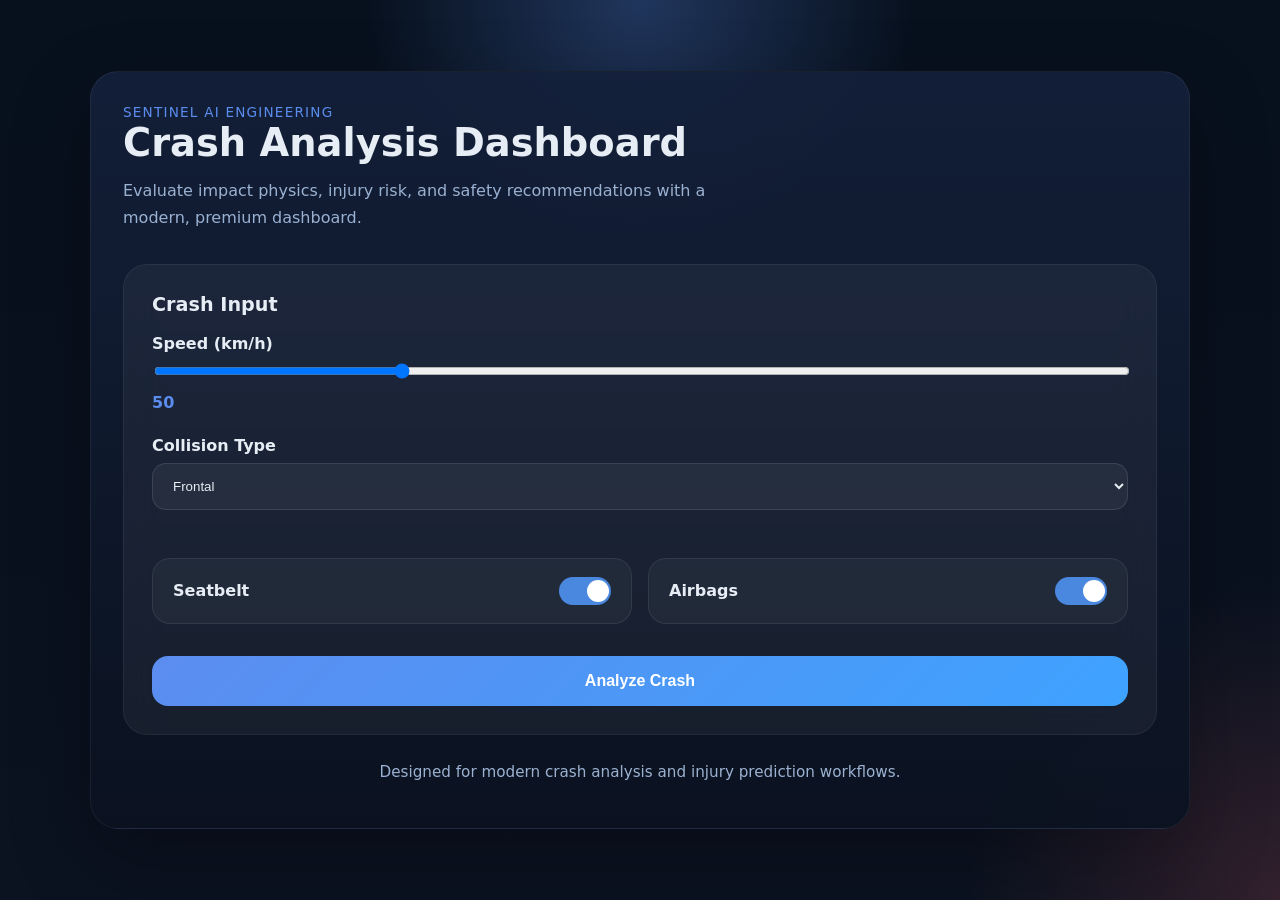
==== templates/index.html @ 330c900b "improved form UX and injury display clarity - injury severity subheadings now color-coded (red/yello" ====
<!DOCTYPE html>
<html lang="en">
<head>
  <meta charset="UTF-8" />
  <meta name="viewport" content="width=device-width, initial-scale=1.0" />
  <title>Crash Analysis Dashboard</title>
  <link rel="stylesheet" href="/static/style.css" />
</head>
<body>
  <div class="page-shell">
    <div class="dashboard-panel">
      <header class="panel-header">
        <div>
          <p class="eyebrow">Sentinel AI Engineering</p>
          <h1>Crash Analysis Dashboard</h1>
          <p class="description">Evaluate impact physics, injury risk, and safety recommendations with a modern, premium dashboard.</p>
        </div>
      </header>

      <section class="form-card">
        <h2>Crash Input</h2>
        <form id="analysis-form">
          <label>Speed (km/h)</label>
          <div class="slider-row">
            <input type="range" id="speed" name="speed" min="0" max="200" value="50" />
            <span id="speed-value">50</span>
          </div>

          <label>Collision Type</label>
          <select name="collision" id="collision">
            <option value="frontal">Frontal</option>
            <option value="rear">Rear</option>
            <option value="side">Side</option>
            <option value="rollover">Rollover</option>
          </select>

          <div class="toggle-grid">
            <label class="toggle-label">
              <span>Seatbelt</span>
              <input type="checkbox" id="seatbelt" name="seatbelt" checked />
              <span class="slider"></span>
            </label>

            <label class="toggle-label">
              <span>Airbags</span>
              <input type="checkbox" id="airbags" name="airbags" checked />
              <span class="slider"></span>
            </label>
          </div>

          <button type="submit" class="primary-button" id="submit-btn">Analyze Crash</button>
          <p id="error-msg" class="error-msg" hidden></p>
        </form>
      </section>

      <section class="results-card" id="results-card" hidden>
        <div class="result-header">
          <div>
            <p class="label">Risk Level</p>
            <span id="risk-level" class="risk-badge">Medium</span>
          </div>
          <div class="metric-group">
            <div class="metric-card">
              <span>Impact Force</span>
              <strong id="impact-force">0 kN</strong>
            </div>
            <div class="metric-card">
              <span>Impact Energy</span>
              <strong id="impact-energy">0 kJ</strong>
            </div>
          </div>
        </div>

        <div class="section-block">
          <h3>Injury Scenarios</h3>
          <div class="injury-grid">
            <div>
              <p class="subheading subheading-severe">Severe</p>
              <ul id="severe-list"></ul>
            </div>
            <div>
              <p class="subheading subheading-moderate">Moderate</p>
              <ul id="moderate-list"></ul>
            </div>
            <div>
              <p class="subheading subheading-minor">Minor</p>
              <ul id="minor-list"></ul>
            </div>
          </div>
        </div>

        <div class="section-block">
          <h3>Safety Suggestions</h3>
          <ul id="suggestions-list" class="suggestions-list"></ul>
        </div>
      </section>

      <div class="page-footer">
        <p>Designed for modern crash analysis and injury prediction workflows.</p>
      </div>
    </div>
  </div>

  <script>
    const form = document.getElementById('analysis-form');
    const submitBtn = document.getElementById('submit-btn');
    const errorMsg = document.getElementById('error-msg');
    const speedTrack = document.getElementById('speed');
    const speedValue = document.getElementById('speed-value');
    const resultsCard = document.getElementById('results-card');
    const riskLevel = document.getElementById('risk-level');
    const impactForce = document.getElementById('impact-force');
    const impactEnergy = document.getElementById('impact-energy');
    const severeList = document.getElementById('severe-list');
    const moderateList = document.getElementById('moderate-list');
    const minorList = document.getElementById('minor-list');
    const suggestionsList = document.getElementById('suggestions-list');

    speedTrack.addEventListener('input', () => {
      speedValue.textContent = speedTrack.value;
    });

    function showError(msg) {
      errorMsg.textContent = msg;
      errorMsg.hidden = false;
    }

    function clearError() {
      errorMsg.hidden = true;
      errorMsg.textContent = '';
    }

    const fillList = (element, items) => {
      element.innerHTML = items.length
        ? items.map(item => `<li>${item}</li>`).join('')
        : '<li class="empty">None</li>';
    };

    form.addEventListener('submit', async event => {
      event.preventDefault();
      clearError();
      submitBtn.disabled = true;
      submitBtn.textContent = 'Analyzing...';

      const formData = new FormData(form);
      const payload = new URLSearchParams();
      payload.append('speed', formData.get('speed'));
      payload.append('collision', formData.get('collision'));
      payload.append('seatbelt', formData.get('seatbelt') ? 'true' : 'false');
      payload.append('airbags', formData.get('airbags') ? 'true' : 'false');

      try {
        const response = await fetch('/analyze', { method: 'POST', body: payload });
        const result = await response.json();

        if (!result.success) {
          showError(result.error || 'Unable to analyze crash.');
          return;
        }

        const data = result.data;
        resultsCard.hidden = false;
        riskLevel.textContent = data.summary.risk_level;
        riskLevel.className = `risk-badge risk-${data.summary.risk_level.toLowerCase()}`;
        impactForce.textContent = `${data.summary.impact_force_kN} kN`;
        impactEnergy.textContent = `${data.summary.impact_energy_kJ} kJ`;

        fillList(severeList, data.injuries.Severe || []);
        fillList(moderateList, data.injuries.Moderate || []);
        fillList(minorList, data.injuries.Minor || []);
        fillList(suggestionsList, data.safety_suggestions || []);

        resultsCard.scrollIntoView({ behavior: 'smooth', block: 'start' });
      } catch {
        showError('Network error. Is the server running?');
      } finally {
        submitBtn.disabled = false;
        submitBtn.textContent = 'Analyze Crash';
      }
    });
  </script>
</body>
</html>
---- static/style.css ----
:root {
  --bg: #0b1220;
  --panel: rgba(18, 28, 46, 0.95);
  --panel-soft: rgba(255, 255, 255, 0.05);
  --text: #e7edf4;
  --muted: #9bb1d1;
  --accent: #5b8def;
  --success: #35b679;
  --warning: #f0b659;
  --danger: #e45f68;
  --border: rgba(255, 255, 255, 0.06);
  --shadow: 0 30px 80px rgba(0, 0, 0, 0.25);
}

* {
  box-sizing: border-box;
}

body {
  margin: 0;
  min-height: 100vh;
  font-family: Inter, system-ui, -apple-system, BlinkMacSystemFont, "Segoe UI", sans-serif;
  background: radial-gradient(circle at top, rgba(91, 141, 239, 0.3), transparent 25%),
    radial-gradient(circle at bottom right, rgba(228, 95, 104, 0.18), transparent 20%),
    linear-gradient(180deg, #07101d 0%, #0b1220 100%);
  color: var(--text);
}

.page-shell {
  min-height: 100vh;
  display: flex;
  align-items: center;
  justify-content: center;
  padding: 40px 20px;
}

.dashboard-panel {
  width: min(1100px, 100%);
  padding: 32px;
  border-radius: 28px;
  background: linear-gradient(180deg, rgba(20, 32, 58, 0.92), rgba(11, 18, 32, 0.95));
  box-shadow: var(--shadow);
  border: 1px solid rgba(255, 255, 255, 0.06);
}

.panel-header {
  display: grid;
  gap: 16px;
  margin-bottom: 32px;
}

.eyebrow {
  margin: 0;
  text-transform: uppercase;
  letter-spacing: 1.2px;
  color: var(--accent);
  font-size: 0.85rem;
}

h1 {
  margin: 0;
  font-size: clamp(2rem, 3vw, 3rem);
}

.description {
  margin: 12px 0 0;
  color: var(--muted);
  max-width: 620px;
  line-height: 1.7;
}

.form-card,
.results-card {
  background: rgba(255, 255, 255, 0.05);
  border: 1px solid var(--border);
  backdrop-filter: blur(18px);
  padding: 28px;
  border-radius: 24px;
  margin-top: 24px;
}

.form-card h2,
.results-card h3 {
  margin: 0 0 18px;
  font-size: 1.2rem;
}

label {
  display: block;
  margin-bottom: 8px;
  font-weight: 600;
  color: var(--text);
}

.slider-row {
  display: grid;
  gap: 12px;
  margin-bottom: 24px;
}

input[type="range"] {
  width: 100%;
}

#speed-value {
  color: var(--accent);
  font-weight: 700;
}

select,
input[type="range"] {
  width: 100%;
}

select {
  border-radius: 14px;
  padding: 14px 16px;
  border: 1px solid rgba(255, 255, 255, 0.1);
  background: rgba(255, 255, 255, 0.05);
  color: var(--text);
  margin-bottom: 24px;
}

.toggle-grid {
  display: grid;
  gap: 16px;
  margin: 24px 0;
  grid-template-columns: repeat(2, minmax(0, 1fr));
}

.toggle-label {
  display: flex;
  align-items: center;
  justify-content: space-between;
  padding: 18px 20px;
  border-radius: 18px;
  background: rgba(255,255,255,0.04);
  border: 1px solid rgba(255,255,255,0.08);
}

.toggle-label span {
  color: var(--text);
}

.toggle-label input {
  appearance: none;
  width: 0;
  height: 0;
  position: absolute;
  opacity: 0;
}

.toggle-label .slider {
  position: relative;
  width: 52px;
  height: 28px;
  border-radius: 999px;
  background: rgba(255, 255, 255, 0.12);
  transition: background 0.25s ease;
}

.toggle-label .slider::after {
  content: "";
  position: absolute;
  width: 22px;
  height: 22px;
  left: 4px;
  top: 3px;
  border-radius: 50%;
  background: white;
  transition: transform 0.25s ease;
}

.toggle-label input:checked + .slider {
  background: rgba(83, 153, 253, 0.85);
}

.toggle-label input:checked + .slider::after {
  transform: translateX(24px);
}

.primary-button {
  width: 100%;
  padding: 16px 18px;
  border: none;
  border-radius: 16px;
  background: linear-gradient(135deg, #5b8def, #3fa2ff);
  color: white;
  font-size: 1rem;
  font-weight: 700;
  cursor: pointer;
  transition: transform 0.2s ease, box-shadow 0.2s ease;
}

.primary-button:hover {
  transform: translateY(-1px);
  box-shadow: 0 18px 30px rgba(91, 141, 239, 0.25);
}

.result-header {
  display: flex;
  align-items: flex-start;
  justify-content: space-between;
  gap: 24px;
  flex-wrap: wrap;
}

.label {
  margin: 0 0 8px;
  color: var(--muted);
}

.risk-badge {
  display: inline-flex;
  align-items: center;
  justify-content: center;
  min-width: 110px;
  padding: 14px 18px;
  border-radius: 999px;
  color: white;
  font-weight: 700;
  letter-spacing: 0.02em;
}

.risk-low { background: #35b679; }
.risk-medium { background: #f0b659; }
.risk-high { background: #e45f68; }

.metric-group {
  display: grid;
  gap: 16px;
  grid-template-columns: repeat(2, minmax(0, 1fr));
  width: min(420px, 100%);
}

.metric-card {
  padding: 18px 20px;
  border-radius: 18px;
  background: rgba(255, 255, 255, 0.05);
  border: 1px solid rgba(255, 255, 255, 0.08);
}

.metric-card span {
  display: block;
  color: var(--muted);
  margin-bottom: 10px;
}

.metric-card strong {
  font-size: 1.2rem;
}

.section-block {
  margin-top: 24px;
}

.injury-grid {
  display: grid;
  gap: 18px;
  grid-template-columns: repeat(3, minmax(0, 1fr));
}

.subheading {
  margin: 0 0 8px;
  font-size: 0.85rem;
  font-weight: 700;
  text-transform: uppercase;
  letter-spacing: 0.08em;
}

.subheading-severe { color: var(--danger); }
.subheading-moderate { color: var(--warning); }
.subheading-minor { color: var(--success); }

ul {
  list-style: none;
  padding: 0;
  margin: 0;
}

ul li {
  margin-bottom: 10px;
  padding: 12px 14px;
  border-radius: 14px;
  background: rgba(255, 255, 255, 0.05);
  border: 1px solid rgba(255, 255, 255, 0.08);
}

ul li.empty {
  color: var(--muted);
}

.suggestions-list li {
  position: relative;
  padding-left: 24px;
}

.suggestions-list li::before {
  content: "\2022";
  position: absolute;
  left: 8px;
  top: 50%;
  transform: translateY(-50%);
  color: var(--accent);
}

.error-msg {
  margin-top: 12px;
  padding: 12px 16px;
  border-radius: 12px;
  background: rgba(228, 95, 104, 0.12);
  border: 1px solid rgba(228, 95, 104, 0.3);
  color: var(--danger);
  font-size: 0.9rem;
}

.primary-button:disabled {
  opacity: 0.6;
  cursor: not-allowed;
  transform: none;
}

.page-footer {
  margin-top: 28px;
  color: var(--muted);
  font-size: 0.95rem;
  text-align: center;
}

@media (max-width: 840px) {
  .dashboard-panel {
    padding: 24px;
  }

  .injury-grid {
    grid-template-columns: 1fr;
  }
}
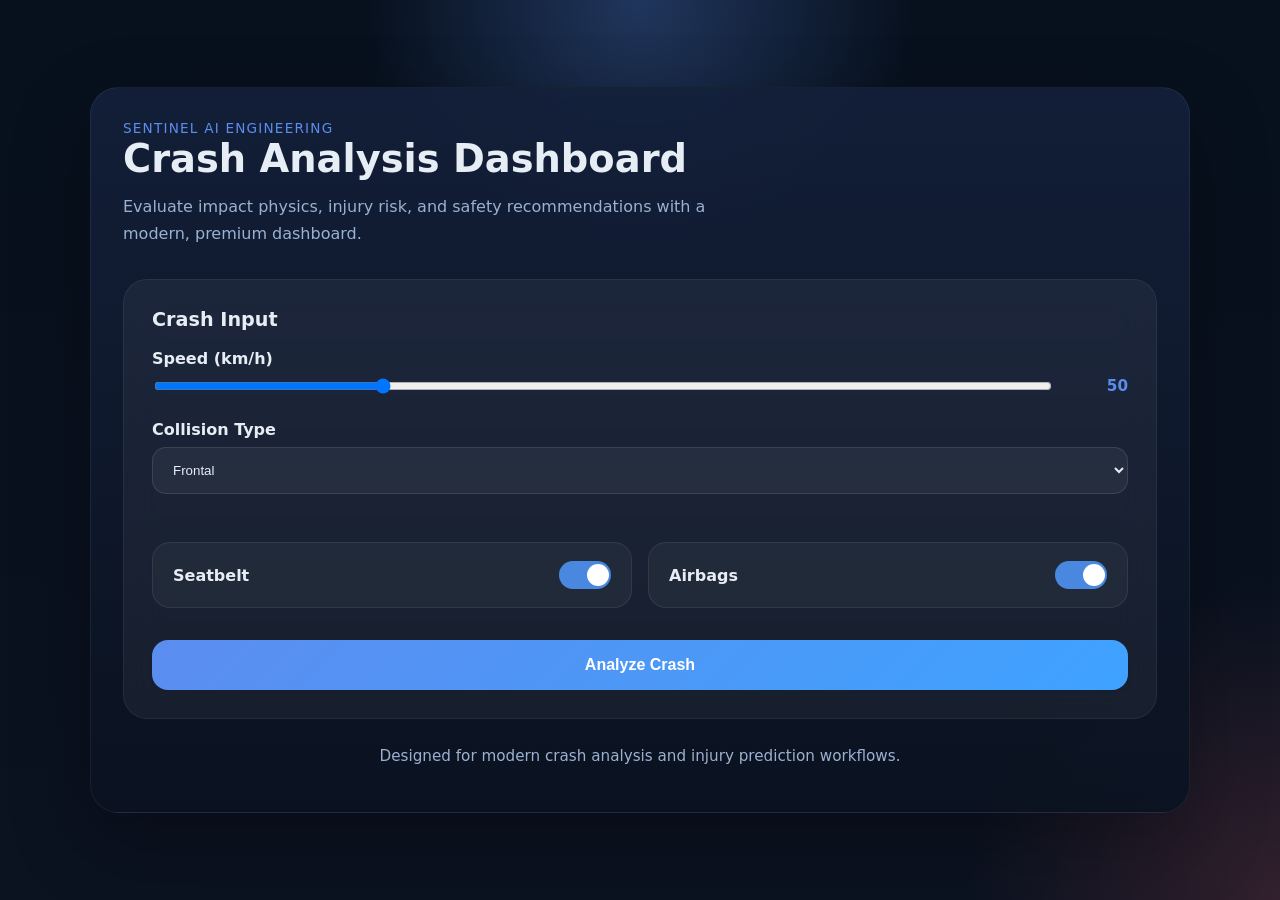
==== commit b9852eb5: "UI improve" ====
--- a/templates/index.html
+++ b/templates/index.html
@@ -20,13 +20,13 @@
       <section class="form-card">
         <h2>Crash Input</h2>
         <form id="analysis-form">
-          <label>Speed (km/h)</label>
+          <label for="speed">Speed (km/h)</label>
           <div class="slider-row">
             <input type="range" id="speed" name="speed" min="0" max="200" value="50" />
             <span id="speed-value">50</span>
           </div>
 
-          <label>Collision Type</label>
+          <label for="collision">Collision Type</label>
           <select name="collision" id="collision">
             <option value="frontal">Frontal</option>
             <option value="rear">Rear</option>
@@ -74,15 +74,15 @@
         <div class="section-block">
           <h3>Injury Scenarios</h3>
           <div class="injury-grid">
-            <div>
+            <div class="injury-col injury-col-severe">
               <p class="subheading subheading-severe">Severe</p>
               <ul id="severe-list"></ul>
             </div>
-            <div>
+            <div class="injury-col injury-col-moderate">
               <p class="subheading subheading-moderate">Moderate</p>
               <ul id="moderate-list"></ul>
             </div>
-            <div>
+            <div class="injury-col injury-col-minor">
               <p class="subheading subheading-minor">Minor</p>
               <ul id="minor-list"></ul>
             </div>
--- a/static/style.css
+++ b/static/style.css
@@ -93,9 +93,14 @@
 }
 
 .slider-row {
-  display: grid;
-  gap: 12px;
+  display: flex;
+  align-items: center;
+  gap: 14px;
   margin-bottom: 24px;
+}
+
+.slider-row input[type="range"] {
+  flex: 1;
 }
 
 input[type="range"] {
@@ -105,6 +110,9 @@
 #speed-value {
   color: var(--accent);
   font-weight: 700;
+  min-width: 60px;
+  text-align: right;
+  font-size: 0.95rem;
 }
 
 select,
@@ -260,6 +268,18 @@
   grid-template-columns: repeat(3, minmax(0, 1fr));
 }
 
+.injury-col {
+  padding: 16px;
+  border-radius: 16px;
+  background: rgba(255, 255, 255, 0.03);
+  border: 1px solid rgba(255, 255, 255, 0.06);
+  border-left-width: 3px;
+}
+
+.injury-col-severe  { border-left-color: var(--danger); }
+.injury-col-moderate { border-left-color: var(--warning); }
+.injury-col-minor   { border-left-color: var(--success); }
+
 .subheading {
   margin: 0 0 8px;
   font-size: 0.85rem;
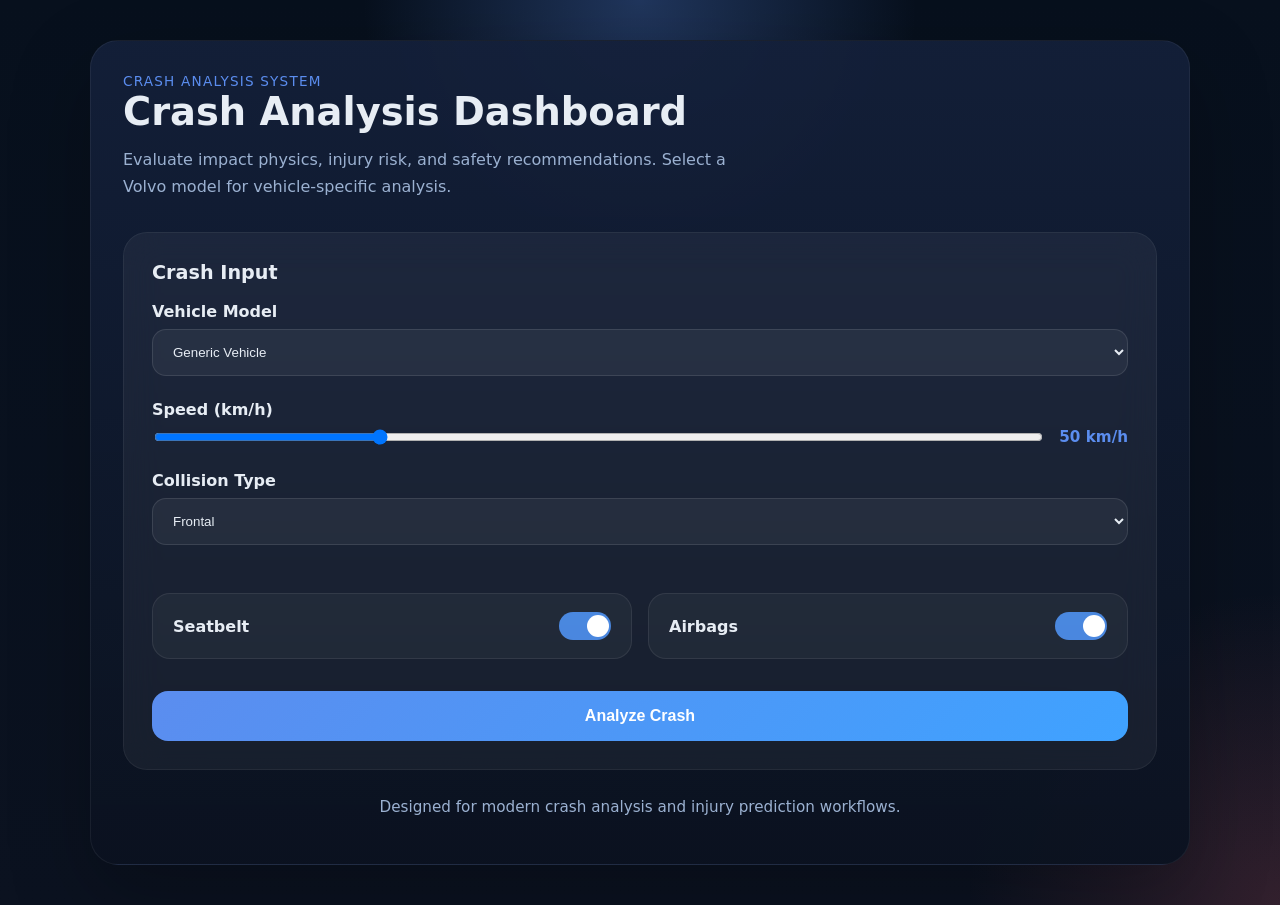
==== commit 2139f18b: "added Volvo vehicle selector with model-specific crash analysis - vehicle_data.py: specs for XC90, X" ====
--- a/templates/index.html
+++ b/templates/index.html
@@ -11,19 +11,50 @@
     <div class="dashboard-panel">
       <header class="panel-header">
         <div>
-          <p class="eyebrow">Sentinel AI Engineering</p>
+          <p class="eyebrow">Crash Analysis System</p>
           <h1>Crash Analysis Dashboard</h1>
-          <p class="description">Evaluate impact physics, injury risk, and safety recommendations with a modern, premium dashboard.</p>
+          <p class="description">Evaluate impact physics, injury risk, and safety recommendations. Select a Volvo model for vehicle-specific analysis.</p>
         </div>
       </header>
 
       <section class="form-card">
         <h2>Crash Input</h2>
         <form id="analysis-form">
+
+          <label for="vehicle_model">Vehicle Model</label>
+          <select name="vehicle_model" id="vehicle_model">
+            <option value="">Generic Vehicle</option>
+            <optgroup label="Volvo">
+              <option value="XC90">Volvo XC90</option>
+              <option value="XC60">Volvo XC60</option>
+              <option value="XC40">Volvo XC40</option>
+              <option value="S90">Volvo S90</option>
+              <option value="S60">Volvo S60</option>
+              <option value="V60">Volvo V60</option>
+              <option value="EX90">Volvo EX90 (Electric)</option>
+              <option value="C40">Volvo C40</option>
+            </optgroup>
+          </select>
+
+          <div id="vehicle-info-card" class="vehicle-info-card" hidden>
+            <div class="vehicle-info-row">
+              <div class="vehicle-stat">
+                <span class="vehicle-stat-label">Mass</span>
+                <strong id="vi-mass">—</strong>
+              </div>
+              <div class="vehicle-stat">
+                <span class="vehicle-stat-label">NCAP</span>
+                <strong id="vi-ncap">—</strong>
+              </div>
+            </div>
+            <div class="vehicle-features-label">Safety Systems</div>
+            <ul id="vi-features" class="vehicle-features-list"></ul>
+          </div>
+
           <label for="speed">Speed (km/h)</label>
           <div class="slider-row">
             <input type="range" id="speed" name="speed" min="0" max="200" value="50" />
-            <span id="speed-value">50</span>
+            <span id="speed-value">50 km/h</span>
           </div>
 
           <label for="collision">Collision Type</label>
@@ -40,7 +71,6 @@
               <input type="checkbox" id="seatbelt" name="seatbelt" checked />
               <span class="slider"></span>
             </label>
-
             <label class="toggle-label">
               <span>Airbags</span>
               <input type="checkbox" id="airbags" name="airbags" checked />
@@ -69,6 +99,25 @@
               <strong id="impact-energy">0 kJ</strong>
             </div>
           </div>
+        </div>
+
+        <div id="vehicle-result-block" class="section-block" hidden>
+          <h3>Vehicle Safety Profile</h3>
+          <div class="vehicle-result-row">
+            <div class="vehicle-result-stat">
+              <span>Model</span>
+              <strong id="res-model">—</strong>
+            </div>
+            <div class="vehicle-result-stat">
+              <span>Mass</span>
+              <strong id="res-mass">—</strong>
+            </div>
+            <div class="vehicle-result-stat">
+              <span>NCAP Rating</span>
+              <strong id="res-ncap">—</strong>
+            </div>
+          </div>
+          <div class="feature-tags" id="res-features"></div>
         </div>
 
         <div class="section-block">
@@ -102,22 +151,50 @@
   </div>
 
   <script>
-    const form = document.getElementById('analysis-form');
-    const submitBtn = document.getElementById('submit-btn');
-    const errorMsg = document.getElementById('error-msg');
-    const speedTrack = document.getElementById('speed');
-    const speedValue = document.getElementById('speed-value');
-    const resultsCard = document.getElementById('results-card');
-    const riskLevel = document.getElementById('risk-level');
-    const impactForce = document.getElementById('impact-force');
-    const impactEnergy = document.getElementById('impact-energy');
-    const severeList = document.getElementById('severe-list');
-    const moderateList = document.getElementById('moderate-list');
-    const minorList = document.getElementById('minor-list');
+    const VOLVO_DATA = {
+      "XC90":  { mass: 2100, ncap: 5, features: ["City Safety","BLIS","Pilot Assist","Run-off Road Protection","Cross Traffic Alert"] },
+      "XC60":  { mass: 1950, ncap: 5, features: ["City Safety","BLIS","Pilot Assist","Oncoming Lane Mitigation","Cross Traffic Alert"] },
+      "XC40":  { mass: 1725, ncap: 5, features: ["City Safety","BLIS","Run-off Road Protection","Cross Traffic Alert"] },
+      "S90":   { mass: 1850, ncap: 5, features: ["City Safety","BLIS","Pilot Assist","Large Animal Detection","Cross Traffic Alert"] },
+      "S60":   { mass: 1590, ncap: 5, features: ["City Safety","BLIS","Pilot Assist","Lane Keeping Aid"] },
+      "V60":   { mass: 1650, ncap: 5, features: ["City Safety","BLIS","Lane Keeping Aid","Cross Traffic Alert"] },
+      "EX90":  { mass: 2736, ncap: 5, features: ["City Safety","BLIS","Pilot Assist","360-degree Radar","Driver Understanding System","Cross Traffic Alert"] },
+      "C40":   { mass: 1800, ncap: 5, features: ["City Safety","BLIS","Cross Traffic Alert","Lane Keeping Aid"] },
+    };
+
+    const form           = document.getElementById('analysis-form');
+    const submitBtn      = document.getElementById('submit-btn');
+    const errorMsg       = document.getElementById('error-msg');
+    const speedTrack     = document.getElementById('speed');
+    const speedDisplay   = document.getElementById('speed-value');
+    const vehicleSelect  = document.getElementById('vehicle_model');
+    const vehicleInfoCard = document.getElementById('vehicle-info-card');
+    const resultsCard    = document.getElementById('results-card');
+    const riskLevel      = document.getElementById('risk-level');
+    const impactForce    = document.getElementById('impact-force');
+    const impactEnergy   = document.getElementById('impact-energy');
+    const severeList     = document.getElementById('severe-list');
+    const moderateList   = document.getElementById('moderate-list');
+    const minorList      = document.getElementById('minor-list');
     const suggestionsList = document.getElementById('suggestions-list');
+    const vehicleResultBlock = document.getElementById('vehicle-result-block');
 
     speedTrack.addEventListener('input', () => {
-      speedValue.textContent = speedTrack.value;
+      speedDisplay.textContent = speedTrack.value + ' km/h';
+    });
+
+    vehicleSelect.addEventListener('change', () => {
+      const model = vehicleSelect.value;
+      const data = VOLVO_DATA[model];
+      if (!data) {
+        vehicleInfoCard.hidden = true;
+        return;
+      }
+      document.getElementById('vi-mass').textContent = data.mass + ' kg';
+      document.getElementById('vi-ncap').textContent = '★'.repeat(data.ncap);
+      const featList = document.getElementById('vi-features');
+      featList.innerHTML = data.features.map(f => `<li>${f}</li>`).join('');
+      vehicleInfoCard.hidden = false;
     });
 
     function showError(msg) {
@@ -130,9 +207,9 @@
       errorMsg.textContent = '';
     }
 
-    const fillList = (element, items) => {
-      element.innerHTML = items.length
-        ? items.map(item => `<li>${item}</li>`).join('')
+    const fillList = (el, items) => {
+      el.innerHTML = items.length
+        ? items.map(i => `<li>${i}</li>`).join('')
         : '<li class="empty">None</li>';
     };
 
@@ -148,6 +225,7 @@
       payload.append('collision', formData.get('collision'));
       payload.append('seatbelt', formData.get('seatbelt') ? 'true' : 'false');
       payload.append('airbags', formData.get('airbags') ? 'true' : 'false');
+      payload.append('vehicle_model', formData.get('vehicle_model') || '');
 
       try {
         const response = await fetch('/analyze', { method: 'POST', body: payload });
@@ -164,6 +242,17 @@
         riskLevel.className = `risk-badge risk-${data.summary.risk_level.toLowerCase()}`;
         impactForce.textContent = `${data.summary.impact_force_kN} kN`;
         impactEnergy.textContent = `${data.summary.impact_energy_kJ} kJ`;
+
+        const v = data.vehicle;
+        if (v && v.model !== 'Generic') {
+          document.getElementById('res-model').textContent = 'Volvo ' + v.model;
+          document.getElementById('res-mass').textContent = v.mass_kg + ' kg';
+          document.getElementById('res-ncap').textContent = v.ncap_stars ? '★'.repeat(v.ncap_stars) : '—';
+          document.getElementById('res-features').innerHTML = (v.features || []).map(f => `<span class="feature-tag">${f}</span>`).join('');
+          vehicleResultBlock.hidden = false;
+        } else {
+          vehicleResultBlock.hidden = true;
+        }
 
         fillList(severeList, data.injuries.Severe || []);
         fillList(moderateList, data.injuries.Moderate || []);
--- a/static/style.css
+++ b/static/style.css
@@ -340,6 +340,104 @@
   transform: none;
 }
 
+.vehicle-info-card {
+  margin: 12px 0 24px;
+  padding: 18px 20px;
+  border-radius: 16px;
+  background: rgba(91, 141, 239, 0.07);
+  border: 1px solid rgba(91, 141, 239, 0.2);
+}
+
+.vehicle-info-row {
+  display: flex;
+  gap: 32px;
+  margin-bottom: 14px;
+}
+
+.vehicle-stat {
+  display: flex;
+  flex-direction: column;
+  gap: 4px;
+}
+
+.vehicle-stat-label {
+  font-size: 0.78rem;
+  text-transform: uppercase;
+  letter-spacing: 0.07em;
+  color: var(--muted);
+}
+
+.vehicle-stat strong {
+  font-size: 1rem;
+  color: var(--accent);
+}
+
+.vehicle-features-label {
+  font-size: 0.78rem;
+  text-transform: uppercase;
+  letter-spacing: 0.07em;
+  color: var(--muted);
+  margin-bottom: 8px;
+}
+
+.vehicle-features-list {
+  display: flex;
+  flex-wrap: wrap;
+  gap: 8px;
+  list-style: none;
+  padding: 0;
+  margin: 0;
+}
+
+.vehicle-features-list li {
+  padding: 5px 12px;
+  border-radius: 999px;
+  background: rgba(91, 141, 239, 0.12);
+  border: 1px solid rgba(91, 141, 239, 0.25);
+  color: var(--text);
+  font-size: 0.82rem;
+}
+
+.vehicle-result-row {
+  display: flex;
+  gap: 32px;
+  margin-bottom: 16px;
+  flex-wrap: wrap;
+}
+
+.vehicle-result-stat {
+  display: flex;
+  flex-direction: column;
+  gap: 4px;
+}
+
+.vehicle-result-stat span {
+  font-size: 0.78rem;
+  text-transform: uppercase;
+  letter-spacing: 0.07em;
+  color: var(--muted);
+}
+
+.vehicle-result-stat strong {
+  font-size: 1rem;
+  color: var(--text);
+}
+
+.feature-tags {
+  display: flex;
+  flex-wrap: wrap;
+  gap: 8px;
+}
+
+.feature-tag {
+  padding: 5px 12px;
+  border-radius: 999px;
+  background: rgba(53, 182, 121, 0.1);
+  border: 1px solid rgba(53, 182, 121, 0.25);
+  color: var(--success);
+  font-size: 0.82rem;
+}
+
 .page-footer {
   margin-top: 28px;
   color: var(--muted);
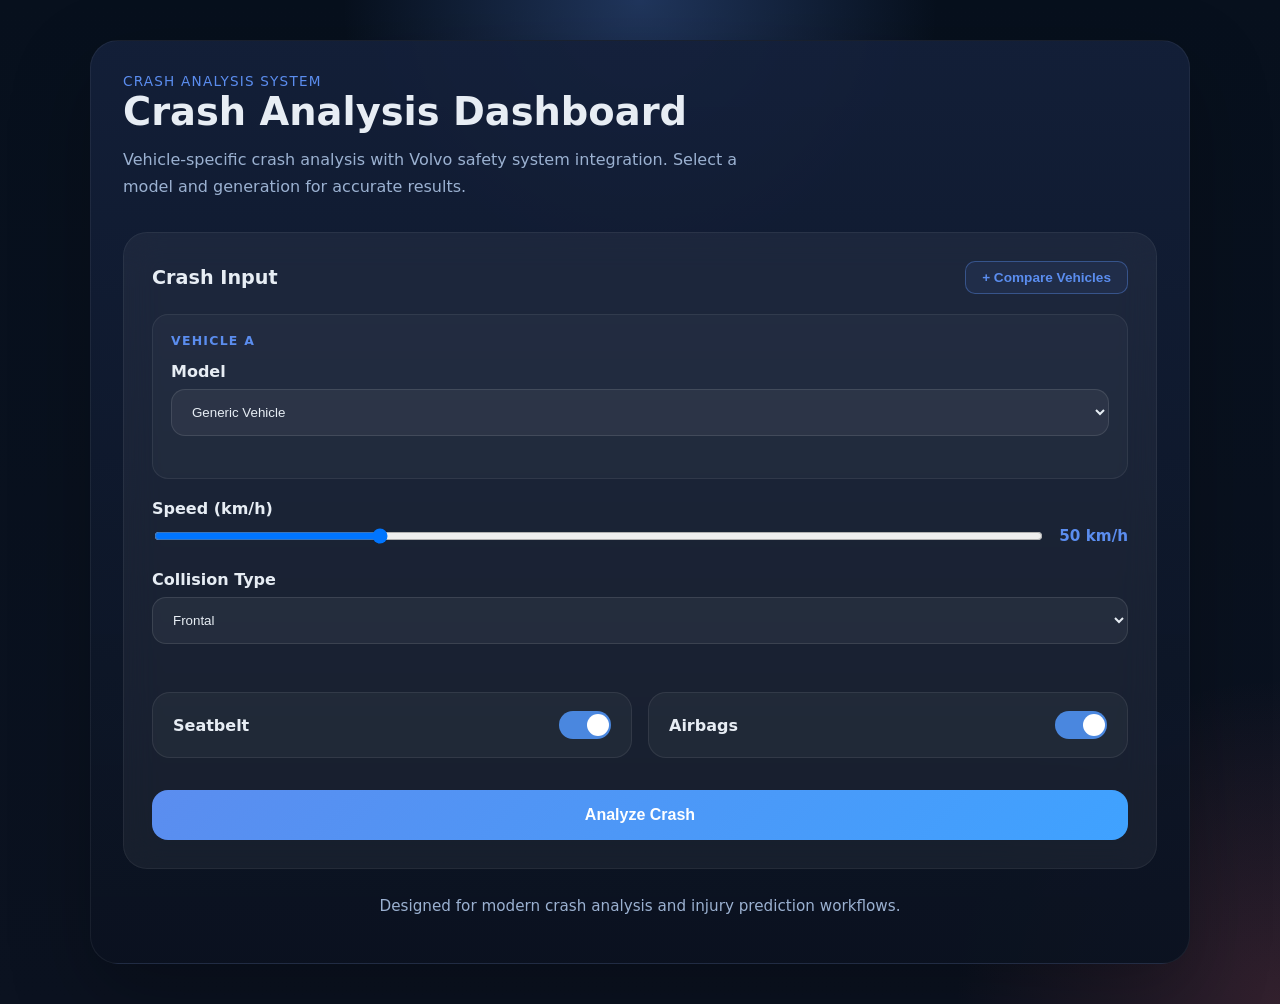
==== commit 07992d14: "added generation selector, Care Key warning, and vehicle comparison mode UI changes: - generation dr" ====
--- a/templates/index.html
+++ b/templates/index.html
@@ -9,73 +9,148 @@
 <body>
   <div class="page-shell">
     <div class="dashboard-panel">
+
       <header class="panel-header">
         <div>
           <p class="eyebrow">Crash Analysis System</p>
           <h1>Crash Analysis Dashboard</h1>
-          <p class="description">Evaluate impact physics, injury risk, and safety recommendations. Select a Volvo model for vehicle-specific analysis.</p>
+          <p class="description">Vehicle-specific crash analysis with Volvo safety system integration. Select a model and generation for accurate results.</p>
         </div>
       </header>
 
       <section class="form-card">
-        <h2>Crash Input</h2>
+        <div class="form-header-row">
+          <h2>Crash Input</h2>
+          <button type="button" id="compare-toggle" class="compare-btn">+ Compare Vehicles</button>
+        </div>
+
         <form id="analysis-form">
-
-          <label for="vehicle_model">Vehicle Model</label>
-          <select name="vehicle_model" id="vehicle_model">
-            <option value="">Generic Vehicle</option>
-            <optgroup label="Volvo">
-              <option value="XC90">Volvo XC90</option>
-              <option value="XC60">Volvo XC60</option>
-              <option value="XC40">Volvo XC40</option>
-              <option value="S90">Volvo S90</option>
-              <option value="S60">Volvo S60</option>
-              <option value="V60">Volvo V60</option>
-              <option value="EX90">Volvo EX90 (Electric)</option>
-              <option value="C40">Volvo C40</option>
-            </optgroup>
-          </select>
-
-          <div id="vehicle-info-card" class="vehicle-info-card" hidden>
-            <div class="vehicle-info-row">
-              <div class="vehicle-stat">
-                <span class="vehicle-stat-label">Mass</span>
-                <strong id="vi-mass">—</strong>
-              </div>
-              <div class="vehicle-stat">
-                <span class="vehicle-stat-label">NCAP</span>
-                <strong id="vi-ncap">—</strong>
-              </div>
-            </div>
-            <div class="vehicle-features-label">Safety Systems</div>
-            <ul id="vi-features" class="vehicle-features-list"></ul>
-          </div>
-
-          <label for="speed">Speed (km/h)</label>
-          <div class="slider-row">
-            <input type="range" id="speed" name="speed" min="0" max="200" value="50" />
-            <span id="speed-value">50 km/h</span>
-          </div>
-
-          <label for="collision">Collision Type</label>
-          <select name="collision" id="collision">
-            <option value="frontal">Frontal</option>
-            <option value="rear">Rear</option>
-            <option value="side">Side</option>
-            <option value="rollover">Rollover</option>
-          </select>
-
-          <div class="toggle-grid">
-            <label class="toggle-label">
-              <span>Seatbelt</span>
-              <input type="checkbox" id="seatbelt" name="seatbelt" checked />
-              <span class="slider"></span>
-            </label>
-            <label class="toggle-label">
-              <span>Airbags</span>
-              <input type="checkbox" id="airbags" name="airbags" checked />
-              <span class="slider"></span>
-            </label>
+          <div class="vehicle-columns" id="vehicle-columns">
+
+            <!-- Primary vehicle -->
+            <div class="vehicle-col-form" id="col-primary">
+              <p class="col-label">Vehicle A</p>
+              <label for="vehicle_model">Model</label>
+              <select name="vehicle_model" id="vehicle_model">
+                <option value="">Generic Vehicle</option>
+                <optgroup label="Volvo SUV">
+                  <option value="XC90">Volvo XC90</option>
+                  <option value="XC60">Volvo XC60</option>
+                  <option value="XC40">Volvo XC40</option>
+                </optgroup>
+                <optgroup label="Volvo Sedan / Estate">
+                  <option value="S90">Volvo S90</option>
+                  <option value="S60">Volvo S60</option>
+                  <option value="V60">Volvo V60</option>
+                </optgroup>
+                <optgroup label="Volvo Electric">
+                  <option value="EX90">Volvo EX90</option>
+                  <option value="C40">Volvo C40</option>
+                </optgroup>
+              </select>
+
+              <div id="gen-wrapper" hidden>
+                <label for="generation">Generation</label>
+                <select name="generation" id="generation"></select>
+              </div>
+
+              <div id="vehicle-info-card" class="vehicle-info-card" hidden>
+                <div class="vehicle-info-row">
+                  <div class="vehicle-stat">
+                    <span class="vehicle-stat-label">Mass</span>
+                    <strong id="vi-mass">—</strong>
+                  </div>
+                  <div class="vehicle-stat">
+                    <span class="vehicle-stat-label">NCAP</span>
+                    <strong id="vi-ncap">—</strong>
+                  </div>
+                  <div class="vehicle-stat ev-badge" id="vi-ev-badge" hidden>
+                    <span class="ev-tag">Electric</span>
+                  </div>
+                </div>
+                <div class="vehicle-features-label">Safety Systems</div>
+                <ul id="vi-features" class="vehicle-features-list"></ul>
+              </div>
+            </div>
+
+            <!-- Comparison vehicle (hidden by default) -->
+            <div class="vehicle-col-form" id="col-compare" hidden>
+              <p class="col-label">Vehicle B</p>
+              <label for="vehicle_model_b">Model</label>
+              <select name="vehicle_model_b" id="vehicle_model_b">
+                <option value="">Generic Vehicle</option>
+                <optgroup label="Volvo SUV">
+                  <option value="XC90">Volvo XC90</option>
+                  <option value="XC60">Volvo XC60</option>
+                  <option value="XC40">Volvo XC40</option>
+                </optgroup>
+                <optgroup label="Volvo Sedan / Estate">
+                  <option value="S90">Volvo S90</option>
+                  <option value="S60">Volvo S60</option>
+                  <option value="V60">Volvo V60</option>
+                </optgroup>
+                <optgroup label="Volvo Electric">
+                  <option value="EX90">Volvo EX90</option>
+                  <option value="C40">Volvo C40</option>
+                </optgroup>
+              </select>
+
+              <div id="gen-wrapper-b" hidden>
+                <label for="generation_b">Generation</label>
+                <select name="generation_b" id="generation_b"></select>
+              </div>
+
+              <div id="vehicle-info-card-b" class="vehicle-info-card" hidden>
+                <div class="vehicle-info-row">
+                  <div class="vehicle-stat">
+                    <span class="vehicle-stat-label">Mass</span>
+                    <strong id="vi-mass-b">—</strong>
+                  </div>
+                  <div class="vehicle-stat">
+                    <span class="vehicle-stat-label">NCAP</span>
+                    <strong id="vi-ncap-b">—</strong>
+                  </div>
+                  <div class="vehicle-stat ev-badge" id="vi-ev-badge-b" hidden>
+                    <span class="ev-tag">Electric</span>
+                  </div>
+                </div>
+                <div class="vehicle-features-label">Safety Systems</div>
+                <ul id="vi-features-b" class="vehicle-features-list"></ul>
+              </div>
+            </div>
+
+          </div><!-- /vehicle-columns -->
+
+          <!-- Shared crash parameters -->
+          <div class="shared-params">
+            <label for="speed">Speed (km/h)</label>
+            <div class="slider-row">
+              <input type="range" id="speed" name="speed" min="0" max="200" value="50" />
+              <span id="speed-value">50 km/h</span>
+            </div>
+
+            <div id="care-key-warning" class="care-key-warning" hidden></div>
+
+            <label for="collision">Collision Type</label>
+            <select name="collision" id="collision">
+              <option value="frontal">Frontal</option>
+              <option value="rear">Rear</option>
+              <option value="side">Side</option>
+              <option value="rollover">Rollover</option>
+            </select>
+
+            <div class="toggle-grid">
+              <label class="toggle-label">
+                <span>Seatbelt</span>
+                <input type="checkbox" id="seatbelt" name="seatbelt" checked />
+                <span class="slider"></span>
+              </label>
+              <label class="toggle-label">
+                <span>Airbags</span>
+                <input type="checkbox" id="airbags" name="airbags" checked />
+                <span class="slider"></span>
+              </label>
+            </div>
           </div>
 
           <button type="submit" class="primary-button" id="submit-btn">Analyze Crash</button>
@@ -83,66 +158,59 @@
         </form>
       </section>
 
-      <section class="results-card" id="results-card" hidden>
-        <div class="result-header">
-          <div>
-            <p class="label">Risk Level</p>
-            <span id="risk-level" class="risk-badge">Medium</span>
-          </div>
-          <div class="metric-group">
-            <div class="metric-card">
-              <span>Impact Force</span>
-              <strong id="impact-force">0 kN</strong>
-            </div>
-            <div class="metric-card">
-              <span>Impact Energy</span>
-              <strong id="impact-energy">0 kJ</strong>
-            </div>
-          </div>
-        </div>
-
-        <div id="vehicle-result-block" class="section-block" hidden>
-          <h3>Vehicle Safety Profile</h3>
-          <div class="vehicle-result-row">
-            <div class="vehicle-result-stat">
-              <span>Model</span>
-              <strong id="res-model">—</strong>
-            </div>
-            <div class="vehicle-result-stat">
-              <span>Mass</span>
-              <strong id="res-mass">—</strong>
-            </div>
-            <div class="vehicle-result-stat">
-              <span>NCAP Rating</span>
-              <strong id="res-ncap">—</strong>
-            </div>
-          </div>
-          <div class="feature-tags" id="res-features"></div>
-        </div>
-
-        <div class="section-block">
-          <h3>Injury Scenarios</h3>
-          <div class="injury-grid">
-            <div class="injury-col injury-col-severe">
-              <p class="subheading subheading-severe">Severe</p>
-              <ul id="severe-list"></ul>
-            </div>
-            <div class="injury-col injury-col-moderate">
-              <p class="subheading subheading-moderate">Moderate</p>
-              <ul id="moderate-list"></ul>
-            </div>
-            <div class="injury-col injury-col-minor">
-              <p class="subheading subheading-minor">Minor</p>
-              <ul id="minor-list"></ul>
-            </div>
-          </div>
-        </div>
-
-        <div class="section-block">
-          <h3>Safety Suggestions</h3>
-          <ul id="suggestions-list" class="suggestions-list"></ul>
-        </div>
-      </section>
+      <!-- Results (single or comparison) -->
+      <div id="results-wrapper" hidden>
+
+        <!-- Single result -->
+        <section class="results-card" id="results-card">
+          <div id="result-warnings" hidden></div>
+          <div class="result-header">
+            <div>
+              <p class="label">Risk Level</p>
+              <span id="risk-level" class="risk-badge">—</span>
+            </div>
+            <div class="metric-group">
+              <div class="metric-card">
+                <span>Impact Force</span>
+                <strong id="impact-force">—</strong>
+              </div>
+              <div class="metric-card">
+                <span>Impact Energy</span>
+                <strong id="impact-energy">—</strong>
+              </div>
+            </div>
+          </div>
+          <div id="vehicle-result-block" class="section-block" hidden>
+            <h3>Vehicle Safety Profile</h3>
+            <div class="vehicle-result-row">
+              <div class="vehicle-result-stat"><span>Model</span><strong id="res-model">—</strong></div>
+              <div class="vehicle-result-stat"><span>Generation</span><strong id="res-gen">—</strong></div>
+              <div class="vehicle-result-stat"><span>Mass</span><strong id="res-mass">—</strong></div>
+              <div class="vehicle-result-stat"><span>NCAP</span><strong id="res-ncap">—</strong></div>
+            </div>
+            <div class="feature-tags" id="res-features"></div>
+          </div>
+          <div class="section-block">
+            <h3>Injury Scenarios</h3>
+            <div class="injury-grid">
+              <div class="injury-col injury-col-severe"><p class="subheading subheading-severe">Severe</p><ul id="severe-list"></ul></div>
+              <div class="injury-col injury-col-moderate"><p class="subheading subheading-moderate">Moderate</p><ul id="moderate-list"></ul></div>
+              <div class="injury-col injury-col-minor"><p class="subheading subheading-minor">Minor</p><ul id="minor-list"></ul></div>
+            </div>
+          </div>
+          <div class="section-block">
+            <h3>Safety Suggestions</h3>
+            <ul id="suggestions-list" class="suggestions-list"></ul>
+          </div>
+        </section>
+
+        <!-- Comparison result -->
+        <div id="compare-results" class="compare-results" hidden>
+          <div class="compare-col" id="compare-col-a"></div>
+          <div class="compare-col" id="compare-col-b"></div>
+        </div>
+
+      </div>
 
       <div class="page-footer">
         <p>Designed for modern crash analysis and injury prediction workflows.</p>
@@ -151,67 +219,205 @@
   </div>
 
   <script>
-    const VOLVO_DATA = {
-      "XC90":  { mass: 2100, ncap: 5, features: ["City Safety","BLIS","Pilot Assist","Run-off Road Protection","Cross Traffic Alert"] },
-      "XC60":  { mass: 1950, ncap: 5, features: ["City Safety","BLIS","Pilot Assist","Oncoming Lane Mitigation","Cross Traffic Alert"] },
-      "XC40":  { mass: 1725, ncap: 5, features: ["City Safety","BLIS","Run-off Road Protection","Cross Traffic Alert"] },
-      "S90":   { mass: 1850, ncap: 5, features: ["City Safety","BLIS","Pilot Assist","Large Animal Detection","Cross Traffic Alert"] },
-      "S60":   { mass: 1590, ncap: 5, features: ["City Safety","BLIS","Pilot Assist","Lane Keeping Aid"] },
-      "V60":   { mass: 1650, ncap: 5, features: ["City Safety","BLIS","Lane Keeping Aid","Cross Traffic Alert"] },
-      "EX90":  { mass: 2736, ncap: 5, features: ["City Safety","BLIS","Pilot Assist","360-degree Radar","Driver Understanding System","Cross Traffic Alert"] },
-      "C40":   { mass: 1800, ncap: 5, features: ["City Safety","BLIS","Cross Traffic Alert","Lane Keeping Aid"] },
-    };
-
-    const form           = document.getElementById('analysis-form');
-    const submitBtn      = document.getElementById('submit-btn');
-    const errorMsg       = document.getElementById('error-msg');
-    const speedTrack     = document.getElementById('speed');
-    const speedDisplay   = document.getElementById('speed-value');
-    const vehicleSelect  = document.getElementById('vehicle_model');
-    const vehicleInfoCard = document.getElementById('vehicle-info-card');
-    const resultsCard    = document.getElementById('results-card');
-    const riskLevel      = document.getElementById('risk-level');
-    const impactForce    = document.getElementById('impact-force');
-    const impactEnergy   = document.getElementById('impact-energy');
-    const severeList     = document.getElementById('severe-list');
-    const moderateList   = document.getElementById('moderate-list');
-    const minorList      = document.getElementById('minor-list');
-    const suggestionsList = document.getElementById('suggestions-list');
-    const vehicleResultBlock = document.getElementById('vehicle-result-block');
+    let VOLVO_DATA = {};
+
+    fetch('/vehicle-data').then(r => r.json()).then(d => { VOLVO_DATA = d; });
+
+    const form            = document.getElementById('analysis-form');
+    const submitBtn       = document.getElementById('submit-btn');
+    const errorMsg        = document.getElementById('error-msg');
+    const speedTrack      = document.getElementById('speed');
+    const speedDisplay    = document.getElementById('speed-value');
+    const careKeyWarning  = document.getElementById('care-key-warning');
+    const compareToggle   = document.getElementById('compare-toggle');
+    const colCompare      = document.getElementById('col-compare');
+    const resultsWrapper  = document.getElementById('results-wrapper');
+    const resultsCard     = document.getElementById('results-card');
+    const compareResults  = document.getElementById('compare-results');
+
+    let compareMode = false;
+
+    compareToggle.addEventListener('click', () => {
+      compareMode = !compareMode;
+      colCompare.hidden = !compareMode;
+      compareToggle.textContent = compareMode ? '− Single Vehicle' : '+ Compare Vehicles';
+    });
+
+    // ---- vehicle / generation wiring ----
+
+    function buildGenDropdown(modelSelectId, genWrapperId, genSelectId, infoCardId) {
+      const modelSel = document.getElementById(modelSelectId);
+      const genWrap  = document.getElementById(genWrapperId);
+      const genSel   = document.getElementById(genSelectId);
+      const card     = document.getElementById(infoCardId);
+
+      modelSel.addEventListener('change', () => {
+        const model = modelSel.value;
+        const gens  = model ? Object.keys(VOLVO_DATA[model] || {}) : [];
+        genSel.innerHTML = '';
+        if (gens.length > 0) {
+          gens.forEach(g => {
+            const opt = document.createElement('option');
+            opt.value = g; opt.textContent = g;
+            genSel.appendChild(opt);
+          });
+          genWrap.hidden = false;
+          updateInfoCard(model, gens[0], infoCardId);
+        } else {
+          genWrap.hidden = true;
+          card.hidden = true;
+        }
+        checkCareKey();
+      });
+
+      genSel.addEventListener('change', () => {
+        updateInfoCard(modelSel.value, genSel.value, infoCardId);
+        checkCareKey();
+      });
+    }
+
+    function updateInfoCard(model, gen, cardId) {
+      const suffix = cardId.endsWith('-b') ? '-b' : '';
+      const card   = document.getElementById(cardId);
+      const data   = VOLVO_DATA[model] && VOLVO_DATA[model][gen];
+      if (!data) { card.hidden = true; return; }
+
+      document.getElementById('vi-mass' + suffix).textContent  = data.mass_kg + ' kg';
+      document.getElementById('vi-ncap' + suffix).textContent  = '★'.repeat(data.ncap_stars);
+      const evBadge = document.getElementById('vi-ev-badge' + suffix);
+      if (evBadge) evBadge.hidden = !data.is_electric;
+      const featList = document.getElementById('vi-features' + suffix);
+      featList.innerHTML = data.features.map(f => `<li>${f}</li>`).join('');
+      card.hidden = false;
+    }
+
+    buildGenDropdown('vehicle_model',   'gen-wrapper',   'generation',   'vehicle-info-card');
+    buildGenDropdown('vehicle_model_b', 'gen-wrapper-b', 'generation_b', 'vehicle-info-card-b');
+
+    // ---- care key speed warning ----
+
+    function checkCareKey() {
+      const model = document.getElementById('vehicle_model').value;
+      const gen   = document.getElementById('generation').value;
+      const speed = parseFloat(speedTrack.value);
+      const data  = VOLVO_DATA[model] && VOLVO_DATA[model][gen];
+      const limit = data && data.care_key_speed_limit;
+      if (limit && speed > limit) {
+        careKeyWarning.textContent = `⚠ Speed (${speed} km/h) exceeds Care Key limit (${limit} km/h) for this model.`;
+        careKeyWarning.hidden = false;
+      } else {
+        careKeyWarning.hidden = true;
+      }
+    }
 
     speedTrack.addEventListener('input', () => {
       speedDisplay.textContent = speedTrack.value + ' km/h';
+      checkCareKey();
     });
 
-    vehicleSelect.addEventListener('change', () => {
-      const model = vehicleSelect.value;
-      const data = VOLVO_DATA[model];
-      if (!data) {
-        vehicleInfoCard.hidden = true;
-        return;
-      }
-      document.getElementById('vi-mass').textContent = data.mass + ' kg';
-      document.getElementById('vi-ncap').textContent = '★'.repeat(data.ncap);
-      const featList = document.getElementById('vi-features');
-      featList.innerHTML = data.features.map(f => `<li>${f}</li>`).join('');
-      vehicleInfoCard.hidden = false;
-    });
-
-    function showError(msg) {
-      errorMsg.textContent = msg;
-      errorMsg.hidden = false;
-    }
-
-    function clearError() {
-      errorMsg.hidden = true;
-      errorMsg.textContent = '';
-    }
-
-    const fillList = (el, items) => {
+    // ---- helpers ----
+
+    function showError(msg) { errorMsg.textContent = msg; errorMsg.hidden = false; }
+    function clearError()   { errorMsg.hidden = true; errorMsg.textContent = ''; }
+
+    function fillList(el, items) {
       el.innerHTML = items.length
         ? items.map(i => `<li>${i}</li>`).join('')
         : '<li class="empty">None</li>';
-    };
+    }
+
+    function buildPayload(overrides = {}) {
+      const fd = new FormData(form);
+      const p  = new URLSearchParams();
+      p.append('speed',      fd.get('speed'));
+      p.append('collision',  fd.get('collision'));
+      p.append('seatbelt',   fd.get('seatbelt')  ? 'true' : 'false');
+      p.append('airbags',    fd.get('airbags')   ? 'true' : 'false');
+      p.append('vehicle_model', overrides.vehicle_model ?? fd.get('vehicle_model') ?? '');
+      p.append('generation',    overrides.generation    ?? fd.get('generation')    ?? '');
+      return p;
+    }
+
+    async function fetchAnalysis(payload) {
+      const res = await fetch('/analyze', { method: 'POST', body: payload });
+      return res.json();
+    }
+
+    function renderSingleResult(data) {
+      // warnings
+      const warnBlock = document.getElementById('result-warnings');
+      if (data.warnings && data.warnings.length) {
+        warnBlock.innerHTML = data.warnings.map(w => `<div class="warning-banner">${w}</div>`).join('');
+        warnBlock.hidden = false;
+      } else {
+        warnBlock.hidden = true;
+      }
+
+      document.getElementById('risk-level').textContent = data.summary.risk_level;
+      document.getElementById('risk-level').className = `risk-badge risk-${data.summary.risk_level.toLowerCase()}`;
+      document.getElementById('impact-force').textContent  = `${data.summary.impact_force_kN} kN`;
+      document.getElementById('impact-energy').textContent = `${data.summary.impact_energy_kJ} kJ`;
+
+      const v = data.vehicle;
+      const vBlock = document.getElementById('vehicle-result-block');
+      if (v && v.model !== 'Generic') {
+        document.getElementById('res-model').textContent = 'Volvo ' + v.model;
+        document.getElementById('res-gen').textContent   = v.generation || '—';
+        document.getElementById('res-mass').textContent  = v.mass_kg + ' kg';
+        document.getElementById('res-ncap').textContent  = v.ncap_stars ? '★'.repeat(v.ncap_stars) : '—';
+        document.getElementById('res-features').innerHTML = (v.features || []).map(f => `<span class="feature-tag">${f}</span>`).join('');
+        vBlock.hidden = false;
+      } else {
+        vBlock.hidden = true;
+      }
+
+      fillList(document.getElementById('severe-list'),   data.injuries.Severe   || []);
+      fillList(document.getElementById('moderate-list'), data.injuries.Moderate || []);
+      fillList(document.getElementById('minor-list'),    data.injuries.Minor    || []);
+      fillList(document.getElementById('suggestions-list'), data.safety_suggestions || []);
+    }
+
+    function buildCompareCard(data, label) {
+      const v    = data.vehicle || {};
+      const risk = data.summary.risk_level.toLowerCase();
+      const warnHtml = (data.warnings || []).map(w => `<div class="warning-banner">${w}</div>`).join('');
+      const featHtml = (v.features || []).map(f => `<span class="feature-tag">${f}</span>`).join('');
+
+      const injHtml = ['Severe','Moderate','Minor'].map(sev => {
+        const items = data.injuries[sev] || [];
+        return `<div class="injury-col injury-col-${sev.toLowerCase()}">
+          <p class="subheading subheading-${sev.toLowerCase()}">${sev}</p>
+          <ul>${items.length ? items.map(i=>`<li>${i}</li>`).join('') : '<li class="empty">None</li>'}</ul>
+        </div>`;
+      }).join('');
+
+      const suggHtml = (data.safety_suggestions || []).map(s => `<li>${s}</li>`).join('');
+
+      return `
+        <div class="compare-card-header">
+          <p class="col-label">${label}</p>
+          ${v.model && v.model !== 'Generic' ? `<p class="compare-vehicle-name">Volvo ${v.model} <span class="compare-gen">${v.generation || ''}</span></p>` : '<p class="compare-vehicle-name">Generic Vehicle</p>'}
+        </div>
+        ${warnHtml}
+        <div class="result-header">
+          <div><p class="label">Risk Level</p><span class="risk-badge risk-${risk}">${data.summary.risk_level}</span></div>
+          <div class="metric-group">
+            <div class="metric-card"><span>Force</span><strong>${data.summary.impact_force_kN} kN</strong></div>
+            <div class="metric-card"><span>Energy</span><strong>${data.summary.impact_energy_kJ} kJ</strong></div>
+          </div>
+        </div>
+        ${v.model && v.model !== 'Generic' ? `<div class="feature-tags" style="margin: 16px 0">${featHtml}</div>` : ''}
+        <div class="section-block">
+          <h3>Injuries</h3>
+          <div class="injury-grid">${injHtml}</div>
+        </div>
+        <div class="section-block">
+          <h3>Suggestions</h3>
+          <ul class="suggestions-list">${suggHtml}</ul>
+        </div>`;
+    }
+
+    // ---- submit ----
 
     form.addEventListener('submit', async event => {
       event.preventDefault();
@@ -219,47 +425,34 @@
       submitBtn.disabled = true;
       submitBtn.textContent = 'Analyzing...';
 
-      const formData = new FormData(form);
-      const payload = new URLSearchParams();
-      payload.append('speed', formData.get('speed'));
-      payload.append('collision', formData.get('collision'));
-      payload.append('seatbelt', formData.get('seatbelt') ? 'true' : 'false');
-      payload.append('airbags', formData.get('airbags') ? 'true' : 'false');
-      payload.append('vehicle_model', formData.get('vehicle_model') || '');
-
       try {
-        const response = await fetch('/analyze', { method: 'POST', body: payload });
-        const result = await response.json();
-
-        if (!result.success) {
-          showError(result.error || 'Unable to analyze crash.');
-          return;
+        if (compareMode) {
+          const fd = new FormData(form);
+          const [resA, resB] = await Promise.all([
+            fetchAnalysis(buildPayload()),
+            fetchAnalysis(buildPayload({
+              vehicle_model: fd.get('vehicle_model_b') || '',
+              generation:    fd.get('generation_b')    || '',
+            })),
+          ]);
+
+          if (!resA.success) { showError(resA.error || 'Analysis A failed.'); return; }
+          if (!resB.success) { showError(resB.error || 'Analysis B failed.'); return; }
+
+          document.getElementById('compare-col-a').innerHTML = buildCompareCard(resA.data, 'Vehicle A');
+          document.getElementById('compare-col-b').innerHTML = buildCompareCard(resB.data, 'Vehicle B');
+          resultsCard.hidden   = true;
+          compareResults.hidden = false;
+        } else {
+          const result = await fetchAnalysis(buildPayload());
+          if (!result.success) { showError(result.error || 'Unable to analyze crash.'); return; }
+          renderSingleResult(result.data);
+          resultsCard.hidden    = false;
+          compareResults.hidden = true;
         }
 
-        const data = result.data;
-        resultsCard.hidden = false;
-        riskLevel.textContent = data.summary.risk_level;
-        riskLevel.className = `risk-badge risk-${data.summary.risk_level.toLowerCase()}`;
-        impactForce.textContent = `${data.summary.impact_force_kN} kN`;
-        impactEnergy.textContent = `${data.summary.impact_energy_kJ} kJ`;
-
-        const v = data.vehicle;
-        if (v && v.model !== 'Generic') {
-          document.getElementById('res-model').textContent = 'Volvo ' + v.model;
-          document.getElementById('res-mass').textContent = v.mass_kg + ' kg';
-          document.getElementById('res-ncap').textContent = v.ncap_stars ? '★'.repeat(v.ncap_stars) : '—';
-          document.getElementById('res-features').innerHTML = (v.features || []).map(f => `<span class="feature-tag">${f}</span>`).join('');
-          vehicleResultBlock.hidden = false;
-        } else {
-          vehicleResultBlock.hidden = true;
-        }
-
-        fillList(severeList, data.injuries.Severe || []);
-        fillList(moderateList, data.injuries.Moderate || []);
-        fillList(minorList, data.injuries.Minor || []);
-        fillList(suggestionsList, data.safety_suggestions || []);
-
-        resultsCard.scrollIntoView({ behavior: 'smooth', block: 'start' });
+        resultsWrapper.hidden = false;
+        resultsWrapper.scrollIntoView({ behavior: 'smooth', block: 'start' });
       } catch {
         showError('Network error. Is the server running?');
       } finally {
--- a/static/style.css
+++ b/static/style.css
@@ -438,6 +438,129 @@
   font-size: 0.82rem;
 }
 
+/* form header row with compare toggle */
+.form-header-row {
+  display: flex;
+  align-items: center;
+  justify-content: space-between;
+  margin-bottom: 20px;
+}
+
+.form-header-row h2 { margin: 0; }
+
+.compare-btn {
+  padding: 8px 16px;
+  border-radius: 10px;
+  border: 1px solid rgba(91, 141, 239, 0.4);
+  background: rgba(91, 141, 239, 0.08);
+  color: var(--accent);
+  font-size: 0.85rem;
+  font-weight: 600;
+  cursor: pointer;
+  transition: background 0.2s;
+}
+
+.compare-btn:hover {
+  background: rgba(91, 141, 239, 0.15);
+}
+
+/* two-vehicle form columns */
+.vehicle-columns {
+  display: grid;
+  gap: 20px;
+  grid-template-columns: 1fr;
+}
+
+.vehicle-columns:has(#col-compare:not([hidden])) {
+  grid-template-columns: 1fr 1fr;
+}
+
+.vehicle-col-form {
+  padding: 18px;
+  border-radius: 16px;
+  background: rgba(255,255,255,0.03);
+  border: 1px solid rgba(255,255,255,0.07);
+}
+
+.col-label {
+  margin: 0 0 14px;
+  font-size: 0.78rem;
+  font-weight: 700;
+  text-transform: uppercase;
+  letter-spacing: 0.1em;
+  color: var(--accent);
+}
+
+.shared-params {
+  margin-top: 20px;
+}
+
+/* Care Key warning */
+.care-key-warning {
+  margin-bottom: 16px;
+  padding: 11px 16px;
+  border-radius: 12px;
+  background: rgba(240, 182, 89, 0.1);
+  border: 1px solid rgba(240, 182, 89, 0.3);
+  color: var(--warning);
+  font-size: 0.88rem;
+}
+
+/* Warning banners in results */
+.warning-banner {
+  margin-bottom: 14px;
+  padding: 12px 16px;
+  border-radius: 12px;
+  background: rgba(240, 182, 89, 0.1);
+  border: 1px solid rgba(240, 182, 89, 0.3);
+  color: var(--warning);
+  font-size: 0.88rem;
+}
+
+/* EV badge */
+.ev-tag {
+  display: inline-block;
+  padding: 3px 10px;
+  border-radius: 999px;
+  background: rgba(53, 182, 121, 0.15);
+  border: 1px solid rgba(53, 182, 121, 0.3);
+  color: var(--success);
+  font-size: 0.78rem;
+  font-weight: 700;
+  letter-spacing: 0.05em;
+}
+
+/* comparison results layout */
+.compare-results {
+  display: grid;
+  grid-template-columns: 1fr 1fr;
+  gap: 20px;
+  margin-top: 24px;
+}
+
+.compare-col {
+  background: rgba(255, 255, 255, 0.04);
+  border: 1px solid rgba(255, 255, 255, 0.07);
+  border-radius: 20px;
+  padding: 24px;
+}
+
+.compare-card-header {
+  margin-bottom: 16px;
+}
+
+.compare-vehicle-name {
+  margin: 4px 0 0;
+  font-size: 1.05rem;
+  font-weight: 700;
+}
+
+.compare-gen {
+  font-size: 0.82rem;
+  font-weight: 400;
+  color: var(--muted);
+}
+
 .page-footer {
   margin-top: 28px;
   color: var(--muted);
@@ -446,11 +569,8 @@
 }
 
 @media (max-width: 840px) {
-  .dashboard-panel {
-    padding: 24px;
-  }
-
-  .injury-grid {
-    grid-template-columns: 1fr;
-  }
-}
+  .dashboard-panel { padding: 24px; }
+  .injury-grid { grid-template-columns: 1fr; }
+  .compare-results { grid-template-columns: 1fr; }
+  .vehicle-columns:has(#col-compare:not([hidden])) { grid-template-columns: 1fr; }
+}
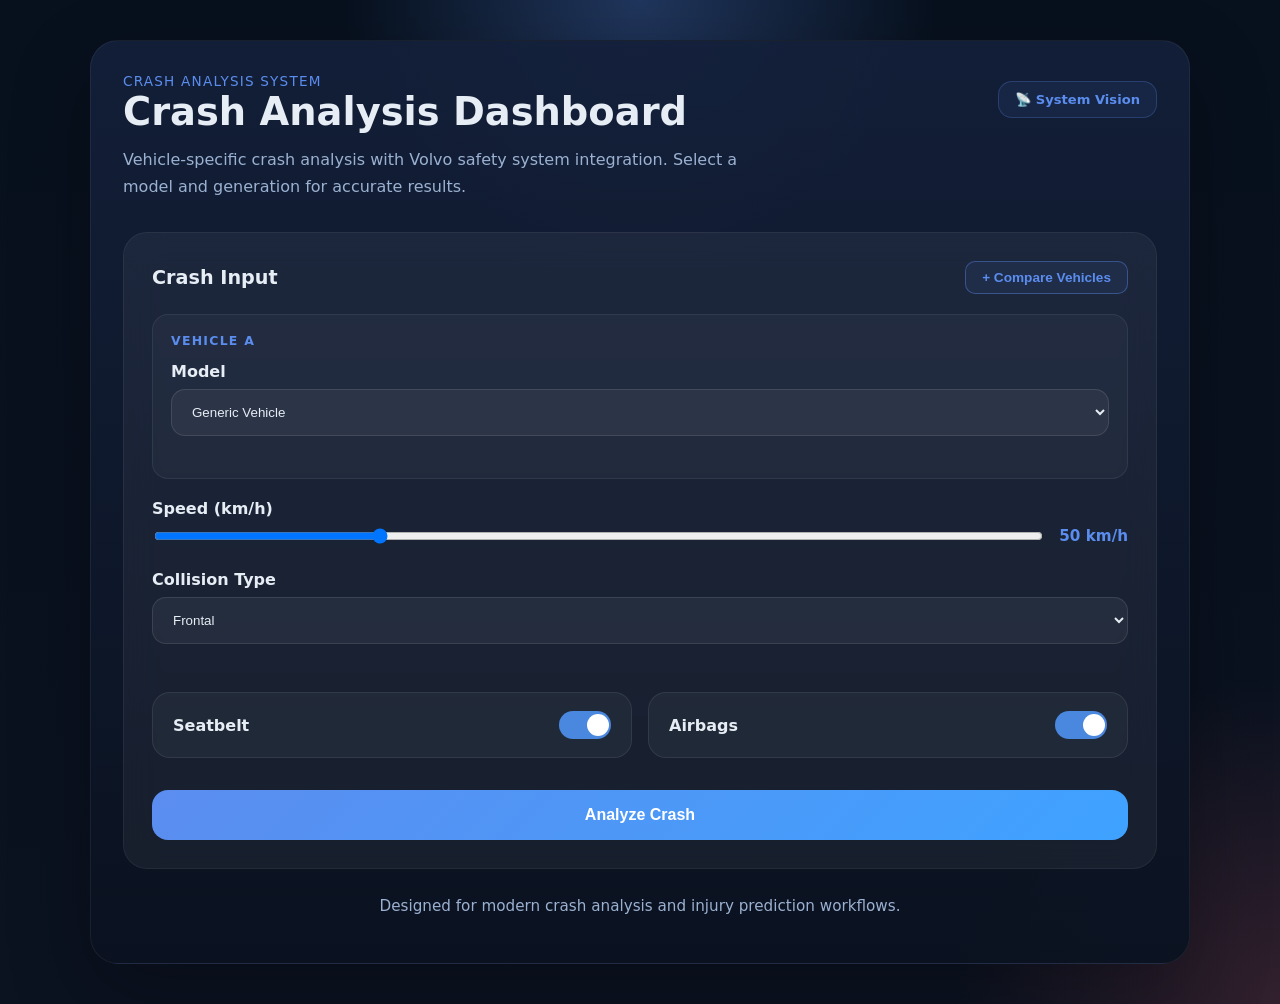
==== commit afc84e47: "added system vision page with all 6 sections and dashboard button - created /vision route in flask a" ====
--- a/templates/index.html
+++ b/templates/index.html
@@ -11,10 +11,17 @@
     <div class="dashboard-panel">
 
       <header class="panel-header">
-        <div>
-          <p class="eyebrow">Crash Analysis System</p>
-          <h1>Crash Analysis Dashboard</h1>
-          <p class="description">Vehicle-specific crash analysis with Volvo safety system integration. Select a model and generation for accurate results.</p>
+        <div style="display:flex; align-items:flex-start; justify-content:space-between; gap:16px; flex-wrap:wrap;">
+          <div>
+            <p class="eyebrow">Crash Analysis System</p>
+            <h1>Crash Analysis Dashboard</h1>
+            <p class="description">Vehicle-specific crash analysis with Volvo safety system integration. Select a model and generation for accurate results.</p>
+          </div>
+          <a href="/vision" style="text-decoration:none; flex-shrink:0; margin-top:8px;">
+            <div style="padding:10px 16px; border-radius:14px; background:rgba(91,141,239,0.08); border:1px solid rgba(91,141,239,0.25); color:var(--accent); font-size:0.82rem; font-weight:600; white-space:nowrap;">
+              📡 System Vision
+            </div>
+          </a>
         </div>
       </header>
 
@@ -193,9 +200,27 @@
           <div class="section-block">
             <h3>Injury Scenarios</h3>
             <div class="injury-grid">
-              <div class="injury-col injury-col-severe"><p class="subheading subheading-severe">Severe</p><ul id="severe-list"></ul></div>
-              <div class="injury-col injury-col-moderate"><p class="subheading subheading-moderate">Moderate</p><ul id="moderate-list"></ul></div>
-              <div class="injury-col injury-col-minor"><p class="subheading subheading-minor">Minor</p><ul id="minor-list"></ul></div>
+              <div class="injury-col injury-col-severe">
+                <div class="injury-col-header">
+                  <p class="subheading subheading-severe">Severe</p>
+                  <span class="injury-count-badge" id="severe-count"></span>
+                </div>
+                <ul id="severe-list"></ul>
+              </div>
+              <div class="injury-col injury-col-moderate">
+                <div class="injury-col-header">
+                  <p class="subheading subheading-moderate">Moderate</p>
+                  <span class="injury-count-badge" id="moderate-count"></span>
+                </div>
+                <ul id="moderate-list"></ul>
+              </div>
+              <div class="injury-col injury-col-minor">
+                <div class="injury-col-header">
+                  <p class="subheading subheading-minor">Minor</p>
+                  <span class="injury-count-badge" id="minor-count"></span>
+                </div>
+                <ul id="minor-list"></ul>
+              </div>
             </div>
           </div>
           <div class="section-block">
@@ -320,10 +345,28 @@
     function showError(msg) { errorMsg.textContent = msg; errorMsg.hidden = false; }
     function clearError()   { errorMsg.hidden = true; errorMsg.textContent = ''; }
 
-    function fillList(el, items) {
-      el.innerHTML = items.length
-        ? items.map(i => `<li>${i}</li>`).join('')
-        : '<li class="empty">None</li>';
+    function fillList(el, items, countId) {
+      if (countId) {
+        const badge = document.getElementById(countId);
+        if (badge) badge.textContent = items && items.length ? items.length : '';
+      }
+      if (!items || !items.length) {
+        el.innerHTML = '<li class="empty">None</li>';
+        return;
+      }
+      el.innerHTML = items.map(item => {
+        if (typeof item === 'string') return `<li>${item}</li>`;
+        return `<li class="injury-item">
+          <div class="injury-main">
+            <span class="injury-name">${item.name}</span>
+            <span class="body-part-tag">${item.part}</span>
+          </div>
+          <div class="likelihood-row">
+            <div class="likelihood-track"><div class="likelihood-fill" style="width:${item.pct}%"></div></div>
+            <span class="likelihood-pct">${item.pct}%</span>
+          </div>
+        </li>`;
+      }).join('');
     }
 
     function buildPayload(overrides = {}) {
@@ -371,9 +414,9 @@
         vBlock.hidden = true;
       }
 
-      fillList(document.getElementById('severe-list'),   data.injuries.Severe   || []);
-      fillList(document.getElementById('moderate-list'), data.injuries.Moderate || []);
-      fillList(document.getElementById('minor-list'),    data.injuries.Minor    || []);
+      fillList(document.getElementById('severe-list'),   data.injuries.Severe   || [], 'severe-count');
+      fillList(document.getElementById('moderate-list'), data.injuries.Moderate || [], 'moderate-count');
+      fillList(document.getElementById('minor-list'),    data.injuries.Minor    || [], 'minor-count');
       fillList(document.getElementById('suggestions-list'), data.safety_suggestions || []);
     }
 
@@ -385,9 +428,19 @@
 
       const injHtml = ['Severe','Moderate','Minor'].map(sev => {
         const items = data.injuries[sev] || [];
-        return `<div class="injury-col injury-col-${sev.toLowerCase()}">
-          <p class="subheading subheading-${sev.toLowerCase()}">${sev}</p>
-          <ul>${items.length ? items.map(i=>`<li>${i}</li>`).join('') : '<li class="empty">None</li>'}</ul>
+        const sevLow = sev.toLowerCase();
+        const itemsHtml = items.length
+          ? items.map(i => typeof i === 'string'
+              ? `<li>${i}</li>`
+              : `<li class="injury-item">
+                  <div class="injury-main"><span class="injury-name">${i.name}</span><span class="body-part-tag">${i.part}</span></div>
+                  <div class="likelihood-row"><div class="likelihood-track"><div class="likelihood-fill" style="width:${i.pct}%"></div></div><span class="likelihood-pct">${i.pct}%</span></div>
+                </li>`).join('')
+          : '<li class="empty">None</li>';
+        const countBadge = items.length ? `<span class="injury-count-badge">${items.length}</span>` : '';
+        return `<div class="injury-col injury-col-${sevLow}">
+          <div class="injury-col-header"><p class="subheading subheading-${sevLow}">${sev}</p>${countBadge}</div>
+          <ul>${itemsHtml}</ul>
         </div>`;
       }).join('');
 
--- a/static/style.css
+++ b/static/style.css
@@ -310,6 +310,97 @@
   color: var(--muted);
 }
 
+/* Enriched injury items */
+li.injury-item {
+  display: flex;
+  flex-direction: column;
+  gap: 8px;
+  padding: 12px 14px;
+  border-radius: 14px;
+  background: rgba(255, 255, 255, 0.05);
+  border: 1px solid rgba(255, 255, 255, 0.08);
+  list-style: none;
+}
+
+.injury-main {
+  display: flex;
+  align-items: center;
+  justify-content: space-between;
+  gap: 8px;
+}
+
+.injury-name {
+  font-size: 0.88rem;
+  font-weight: 500;
+  text-transform: capitalize;
+  color: var(--text);
+}
+
+.body-part-tag {
+  font-size: 0.7rem;
+  font-weight: 600;
+  padding: 2px 9px;
+  border-radius: 999px;
+  background: rgba(155, 177, 209, 0.1);
+  border: 1px solid rgba(155, 177, 209, 0.18);
+  color: var(--muted);
+  white-space: nowrap;
+  text-transform: uppercase;
+  letter-spacing: 0.05em;
+}
+
+.likelihood-row {
+  display: flex;
+  align-items: center;
+  gap: 8px;
+}
+
+.likelihood-track {
+  flex: 1;
+  height: 4px;
+  border-radius: 2px;
+  background: rgba(255, 255, 255, 0.07);
+  overflow: hidden;
+}
+
+.likelihood-fill {
+  height: 100%;
+  border-radius: 2px;
+  transition: width 0.5s ease;
+}
+
+.injury-col-severe   .likelihood-fill { background: var(--danger); }
+.injury-col-moderate .likelihood-fill { background: var(--warning); }
+.injury-col-minor    .likelihood-fill { background: var(--success); }
+
+.likelihood-pct {
+  font-size: 0.75rem;
+  font-weight: 600;
+  min-width: 32px;
+  text-align: right;
+  color: var(--muted);
+}
+
+.injury-col-header {
+  display: flex;
+  align-items: center;
+  justify-content: space-between;
+  margin-bottom: 10px;
+}
+
+.injury-col-header .subheading { margin: 0; }
+
+.injury-count-badge {
+  font-size: 0.72rem;
+  font-weight: 700;
+  padding: 2px 8px;
+  border-radius: 999px;
+}
+
+.injury-col-severe   .injury-count-badge { background: rgba(228, 95, 104, 0.15); color: var(--danger); }
+.injury-col-moderate .injury-count-badge { background: rgba(240, 182, 89, 0.15);  color: var(--warning); }
+.injury-col-minor    .injury-count-badge { background: rgba(53, 182, 121, 0.15); color: var(--success); }
+
 .suggestions-list li {
   position: relative;
   padding-left: 24px;
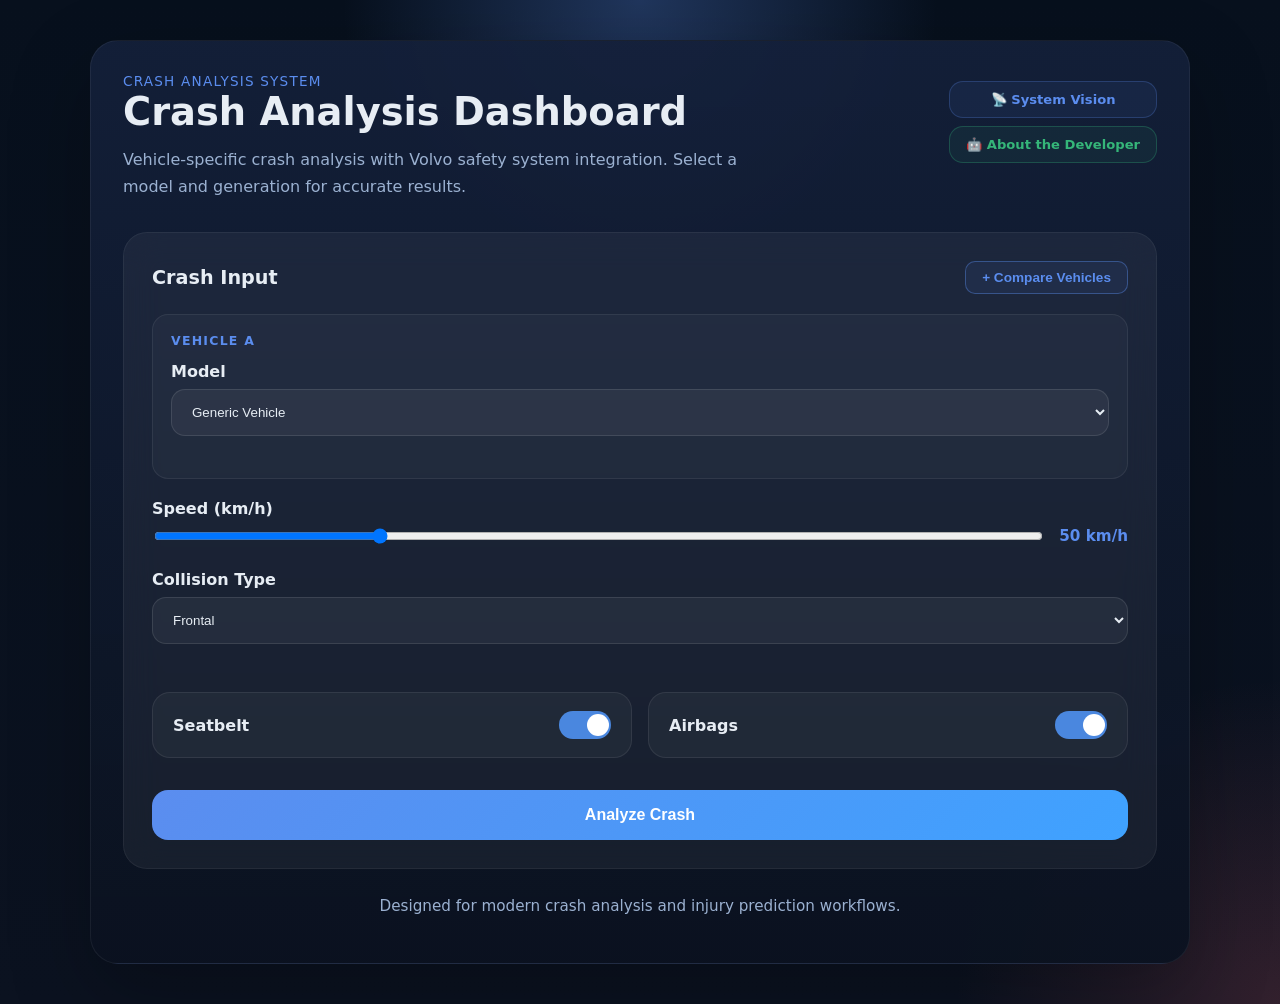
==== commit e07ba0a9: "added portfolio button and full responsive layout for phone tablet laptop" ====
--- a/templates/index.html
+++ b/templates/index.html
@@ -11,17 +11,16 @@
     <div class="dashboard-panel">
 
       <header class="panel-header">
-        <div style="display:flex; align-items:flex-start; justify-content:space-between; gap:16px; flex-wrap:wrap;">
+        <div class="header-top-row">
           <div>
             <p class="eyebrow">Crash Analysis System</p>
             <h1>Crash Analysis Dashboard</h1>
             <p class="description">Vehicle-specific crash analysis with Volvo safety system integration. Select a model and generation for accurate results.</p>
           </div>
-          <a href="/vision" style="text-decoration:none; flex-shrink:0; margin-top:8px;">
-            <div style="padding:10px 16px; border-radius:14px; background:rgba(91,141,239,0.08); border:1px solid rgba(91,141,239,0.25); color:var(--accent); font-size:0.82rem; font-weight:600; white-space:nowrap;">
-              📡 System Vision
-            </div>
-          </a>
+          <div class="header-btn-group">
+            <a href="/vision" class="header-pill-btn">📡 System Vision</a>
+            <a href="https://pavan-sharma-portfolio-h13b.vercel.app/" target="_blank" rel="noopener" class="header-pill-btn owner-btn">🤖 About the Developer</a>
+          </div>
         </div>
       </header>
 
--- a/static/style.css
+++ b/static/style.css
@@ -659,9 +659,127 @@
   text-align: center;
 }
 
+/* -- header row: title on left, buttons on right -- */
+.header-top-row {
+  display: flex;
+  align-items: flex-start;
+  justify-content: space-between;
+  gap: 16px;
+  flex-wrap: wrap;
+}
+
+/* -- group of buttons in the header -- */
+.header-btn-group {
+  display: flex;
+  flex-direction: column;
+  gap: 8px;
+  flex-shrink: 0;
+  margin-top: 8px;
+}
+
+/* -- shared style for both header pills -- */
+.header-pill-btn {
+  display: block;
+  text-decoration: none;
+  padding: 10px 16px;
+  border-radius: 14px;
+  background: rgba(91, 141, 239, 0.08);
+  border: 1px solid rgba(91, 141, 239, 0.25);
+  color: var(--accent);
+  font-size: 0.82rem;
+  font-weight: 600;
+  white-space: nowrap;
+  text-align: center;
+  transition: background 0.2s;
+}
+
+.header-pill-btn:hover {
+  background: rgba(91, 141, 239, 0.16);
+}
+
+/* -- owner/portfolio button gets a green tint -- */
+.owner-btn {
+  background: rgba(53, 182, 121, 0.08);
+  border-color: rgba(53, 182, 121, 0.28);
+  color: var(--success);
+}
+
+.owner-btn:hover {
+  background: rgba(53, 182, 121, 0.16);
+}
+
+/* =========================================
+   RESPONSIVE — tablet (max 840px)
+   - single column layouts
+   - smaller padding
+========================================= */
 @media (max-width: 840px) {
-  .dashboard-panel { padding: 24px; }
+  /* main panel gets less padding */
+  .dashboard-panel { padding: 20px 16px; }
+
+  /* header buttons stack below the title */
+  .header-top-row   { flex-direction: column; }
+  .header-btn-group { flex-direction: row; flex-wrap: wrap; margin-top: 0; }
+
+  /* injury columns go single column */
   .injury-grid { grid-template-columns: 1fr; }
+
+  /* comparison results go single column */
   .compare-results { grid-template-columns: 1fr; }
+
+  /* vehicle comparison form goes single column */
   .vehicle-columns:has(#col-compare:not([hidden])) { grid-template-columns: 1fr; }
-}
+
+  /* result header stacks vertically */
+  .result-header { flex-direction: column; gap: 16px; }
+
+  /* metric cards full width */
+  .metric-group { width: 100%; grid-template-columns: 1fr 1fr; }
+
+  /* vehicle result row wraps */
+  .vehicle-result-row { gap: 16px; }
+
+  /* form card and results card less padding */
+  .form-card, .results-card { padding: 20px 16px; }
+}
+
+/* =========================================
+   RESPONSIVE — phone (max 480px)
+   - everything single column
+   - font sizes slightly smaller
+========================================= */
+@media (max-width: 480px) {
+  /* very small padding on the outer shell */
+  .page-shell { padding: 16px 10px; }
+
+  /* panel takes full width with small radius */
+  .dashboard-panel {
+    padding: 16px 12px;
+    border-radius: 18px;
+  }
+
+  /* heading font smaller on tiny screens */
+  h1 { font-size: 1.6rem; }
+
+  /* metric cards go full width single column */
+  .metric-group { grid-template-columns: 1fr; }
+
+  /* toggle switches stack vertically on very small screens */
+  .toggle-grid { grid-template-columns: 1fr; }
+
+  /* vehicle info row wraps and stacks */
+  .vehicle-info-row  { flex-wrap: wrap; gap: 14px; }
+  .vehicle-result-row { flex-direction: column; gap: 10px; }
+
+  /* compare button smaller */
+  .compare-btn { font-size: 0.78rem; padding: 7px 12px; }
+
+  /* form header row stacks */
+  .form-header-row { flex-direction: column; align-items: flex-start; gap: 10px; }
+
+  /* submit button bigger tap target */
+  .primary-button { padding: 18px; font-size: 1rem; }
+
+  /* feature tags wrap naturally */
+  .feature-tags { gap: 6px; }
+}
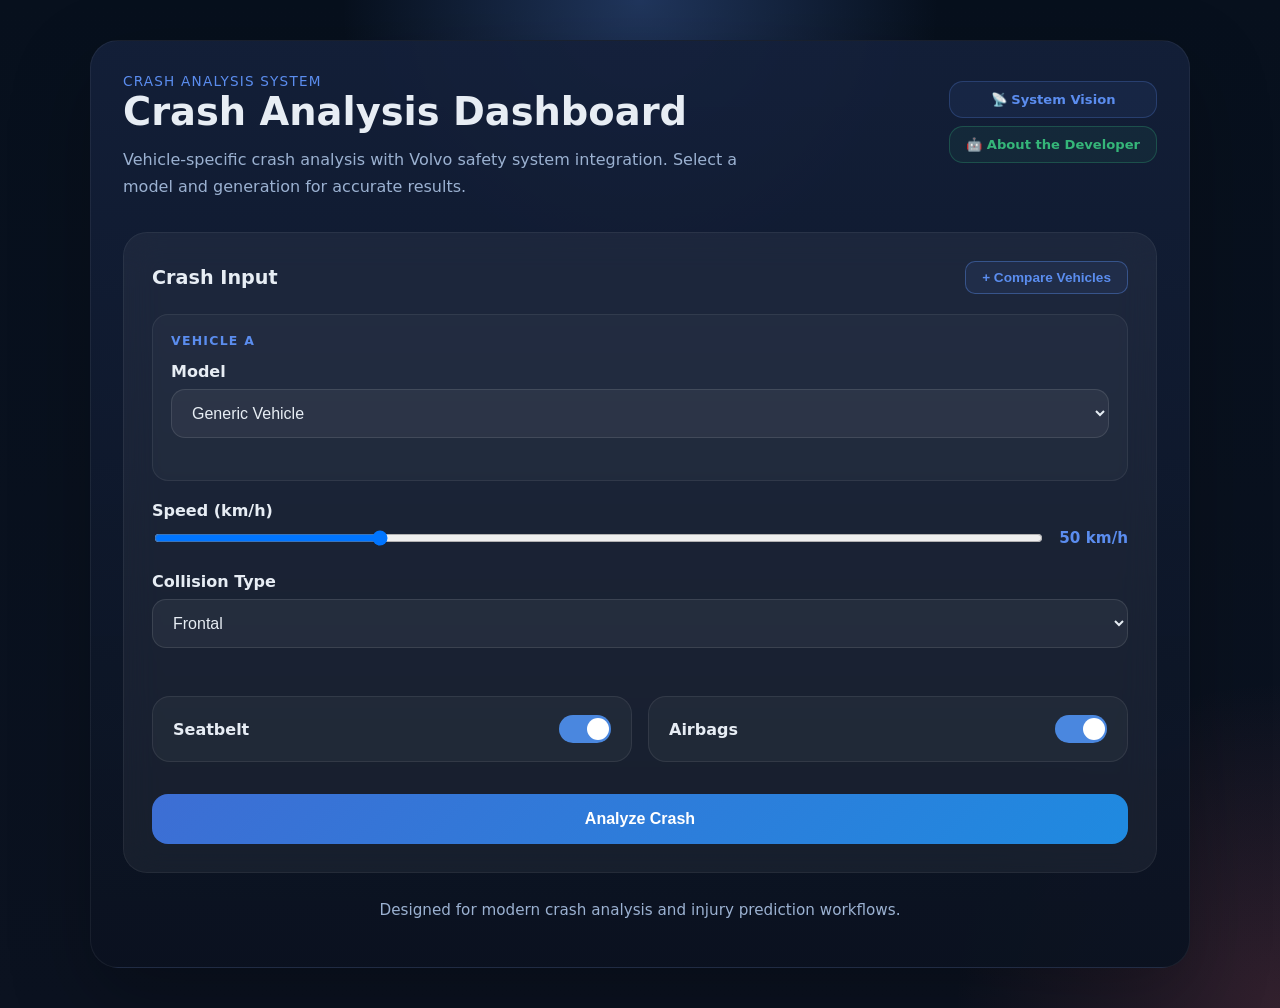
==== commit ac407fe0: "wired health score and G-force into dashboard, fixed button contrast ratio, added two new API endpoi" ====
--- a/templates/index.html
+++ b/templates/index.html
@@ -184,6 +184,14 @@
                 <span>Impact Energy</span>
                 <strong id="impact-energy">—</strong>
               </div>
+              <div class="metric-card">
+                <span>Peak G-Force</span>
+                <strong id="impact-gforce">—</strong>
+              </div>
+              <div class="metric-card">
+                <span>Stopping Distance</span>
+                <strong id="impact-stop">—</strong>
+              </div>
             </div>
           </div>
           <div id="vehicle-result-block" class="section-block" hidden>
@@ -195,6 +203,21 @@
               <div class="vehicle-result-stat"><span>NCAP</span><strong id="res-ncap">—</strong></div>
             </div>
             <div class="feature-tags" id="res-features"></div>
+
+            <!-- health score strip -->
+            <div class="health-score-row" id="health-score-row">
+              <div class="health-score-left">
+                <span class="health-label-text">Vehicle Health Score</span>
+                <span class="health-badge" id="health-badge">—</span>
+              </div>
+              <div class="health-bar-wrap">
+                <div class="health-bar-track">
+                  <div class="health-bar-fill" id="health-bar-fill" style="width:0%"></div>
+                </div>
+                <span class="health-score-num" id="health-score-num">—</span>
+              </div>
+            </div>
+            <div id="health-alerts-list"></div>
           </div>
           <div class="section-block">
             <h3>Injury Scenarios</h3>
@@ -395,10 +418,14 @@
         warnBlock.hidden = true;
       }
 
-      document.getElementById('risk-level').textContent = data.summary.risk_level;
-      document.getElementById('risk-level').className = `risk-badge risk-${data.summary.risk_level.toLowerCase()}`;
+      document.getElementById('risk-level').textContent   = data.summary.risk_level;
+      document.getElementById('risk-level').className     = `risk-badge risk-${data.summary.risk_level.toLowerCase()}`;
       document.getElementById('impact-force').textContent  = `${data.summary.impact_force_kN} kN`;
       document.getElementById('impact-energy').textContent = `${data.summary.impact_energy_kJ} kJ`;
+      document.getElementById('impact-gforce').textContent = data.summary.gforce
+        ? `${data.summary.gforce}g — ${data.summary.gforce_label}` : '—';
+      document.getElementById('impact-stop').textContent   = data.summary.stopping_distance_m
+        ? `${data.summary.stopping_distance_m} m` : '—';
 
       const v = data.vehicle;
       const vBlock = document.getElementById('vehicle-result-block');
@@ -411,6 +438,20 @@
         vBlock.hidden = false;
       } else {
         vBlock.hidden = true;
+      }
+
+      // health score
+      const h = data.health;
+      if (h && h.overall !== undefined) {
+        document.getElementById('health-badge').textContent  = h.label;
+        document.getElementById('health-badge').className    = `health-badge health-${h.color}`;
+        document.getElementById('health-score-num').textContent = `${h.overall} / 100`;
+        document.getElementById('health-bar-fill').style.width = `${h.overall}%`;
+        document.getElementById('health-bar-fill').className   = `health-bar-fill health-fill-${h.color}`;
+        const alertsEl = document.getElementById('health-alerts-list');
+        alertsEl.innerHTML = (h.alerts || []).map(a =>
+          `<div class="health-alert-item">${a}</div>`
+        ).join('');
       }
 
       fillList(document.getElementById('severe-list'),   data.injuries.Severe   || [], 'severe-count');
--- a/static/style.css
+++ b/static/style.css
@@ -118,6 +118,8 @@
 select,
 input[type="range"] {
   width: 100%;
+  /* taller touch target on mobile */
+  touch-action: pan-x;
 }
 
 select {
@@ -127,6 +129,8 @@
   background: rgba(255, 255, 255, 0.05);
   color: var(--text);
   margin-bottom: 24px;
+  /* prevents iOS zoom on focus */
+  font-size: max(16px, 0.9rem);
 }
 
 .toggle-grid {
@@ -192,7 +196,7 @@
   padding: 16px 18px;
   border: none;
   border-radius: 16px;
-  background: linear-gradient(135deg, #5b8def, #3fa2ff);
+  background: linear-gradient(135deg, #3d6ed4, #1f8ae0);
   color: white;
   font-size: 1rem;
   font-weight: 700;
@@ -657,6 +661,83 @@
   color: var(--muted);
   font-size: 0.95rem;
   text-align: center;
+}
+
+/* ── health score strip ── */
+.health-score-row {
+  margin-top: 16px;
+  display: flex;
+  align-items: center;
+  gap: 16px;
+  flex-wrap: wrap;
+}
+
+.health-score-left {
+  display: flex;
+  align-items: center;
+  gap: 10px;
+  flex-shrink: 0;
+}
+
+.health-label-text {
+  font-size: 0.8rem;
+  color: var(--muted);
+  font-weight: 600;
+}
+
+.health-badge {
+  font-size: 0.75rem;
+  font-weight: 700;
+  padding: 3px 10px;
+  border-radius: 999px;
+}
+
+.health-good    { background: rgba(53,182,121,0.12); border: 1px solid rgba(53,182,121,0.3); color: var(--success); }
+.health-warning { background: rgba(240,182,89,0.12); border: 1px solid rgba(240,182,89,0.3); color: var(--warning); }
+.health-danger  { background: rgba(228,95,104,0.12); border: 1px solid rgba(228,95,104,0.3); color: var(--danger); }
+
+.health-bar-wrap {
+  flex: 1;
+  display: flex;
+  align-items: center;
+  gap: 10px;
+  min-width: 160px;
+}
+
+.health-bar-track {
+  flex: 1;
+  height: 6px;
+  border-radius: 3px;
+  background: rgba(255,255,255,0.07);
+  overflow: hidden;
+}
+
+.health-bar-fill {
+  height: 100%;
+  border-radius: 3px;
+  transition: width 0.5s ease;
+}
+
+.health-fill-success { background: var(--success); }
+.health-fill-warning { background: var(--warning); }
+.health-fill-danger  { background: var(--danger); }
+
+.health-score-num {
+  font-size: 0.8rem;
+  font-weight: 700;
+  color: var(--muted);
+  white-space: nowrap;
+}
+
+.health-alert-item {
+  margin-top: 8px;
+  padding: 9px 14px;
+  border-radius: 10px;
+  background: rgba(240,182,89,0.07);
+  border: 1px solid rgba(240,182,89,0.2);
+  color: var(--warning);
+  font-size: 0.78rem;
+  line-height: 1.55;
 }
 
 /* -- header row: title on left, buttons on right -- */
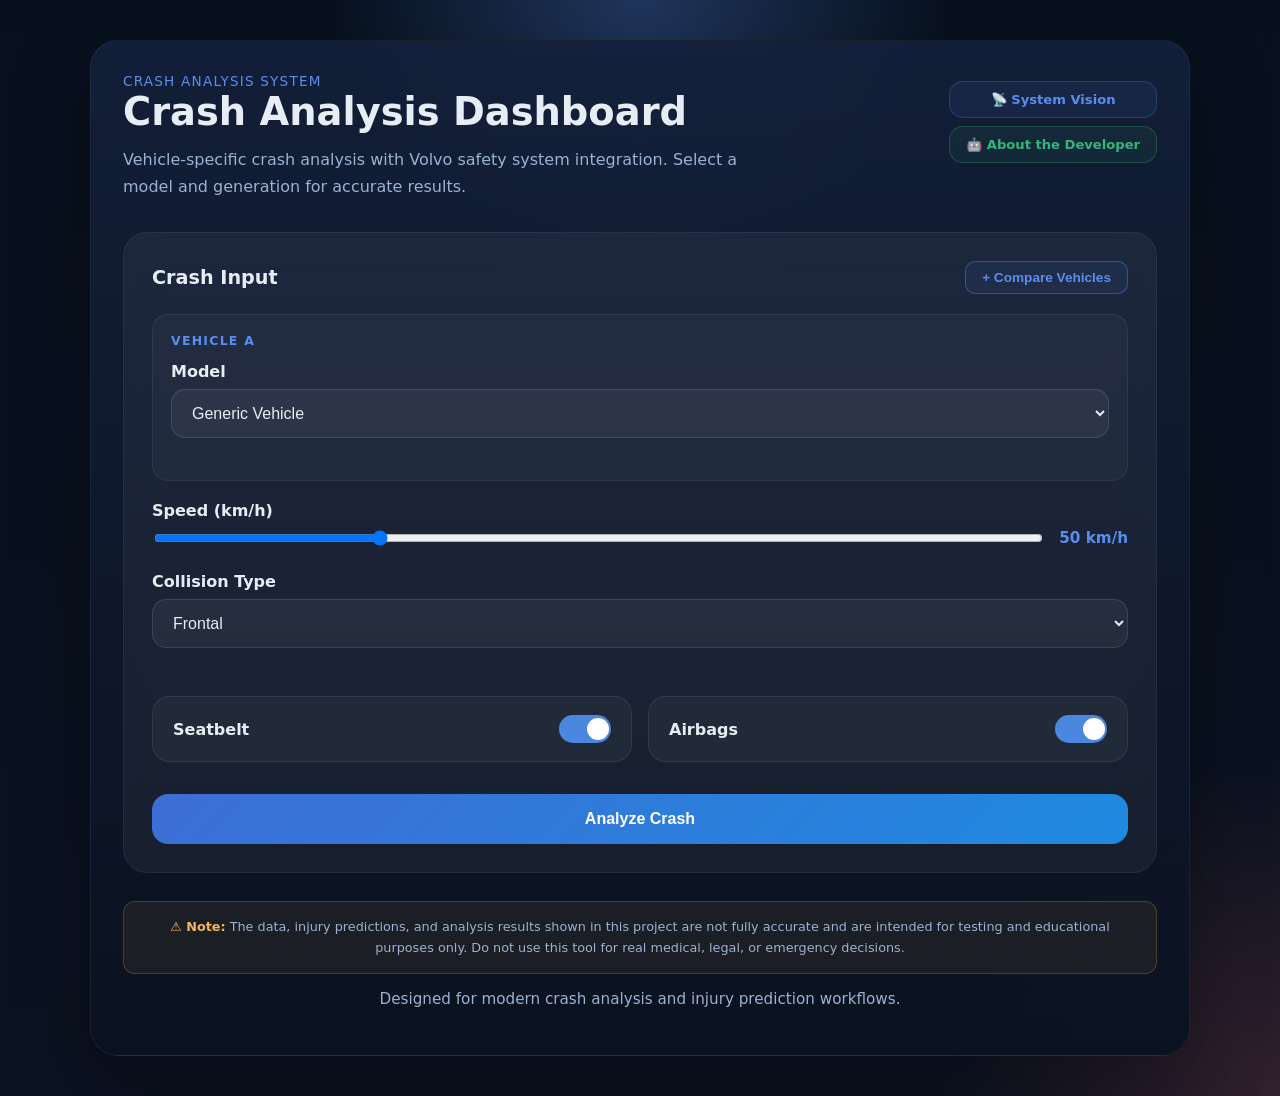
==== commit 1c04bf5f: "added disclaimer note at bottom of dashboard about data being for testing only" ====
--- a/templates/index.html
+++ b/templates/index.html
@@ -259,6 +259,12 @@
 
       </div>
 
+      <div class="data-disclaimer">
+        <strong>⚠ Note:</strong> The data, injury predictions, and analysis results shown in this project
+        are not fully accurate and are intended for testing and educational purposes only.
+        Do not use this tool for real medical, legal, or emergency decisions.
+      </div>
+
       <div class="page-footer">
         <p>Designed for modern crash analysis and injury prediction workflows.</p>
       </div>
--- a/static/style.css
+++ b/static/style.css
@@ -656,8 +656,24 @@
   color: var(--muted);
 }
 
+.data-disclaimer {
+  margin-top: 28px;
+  padding: 14px 18px;
+  border-radius: 12px;
+  background: rgba(240, 182, 89, 0.07);
+  border: 1px solid rgba(240, 182, 89, 0.22);
+  color: var(--muted);
+  font-size: 0.8rem;
+  line-height: 1.65;
+  text-align: center;
+}
+
+.data-disclaimer strong {
+  color: var(--warning);
+}
+
 .page-footer {
-  margin-top: 28px;
+  margin-top: 16px;
   color: var(--muted);
   font-size: 0.95rem;
   text-align: center;
